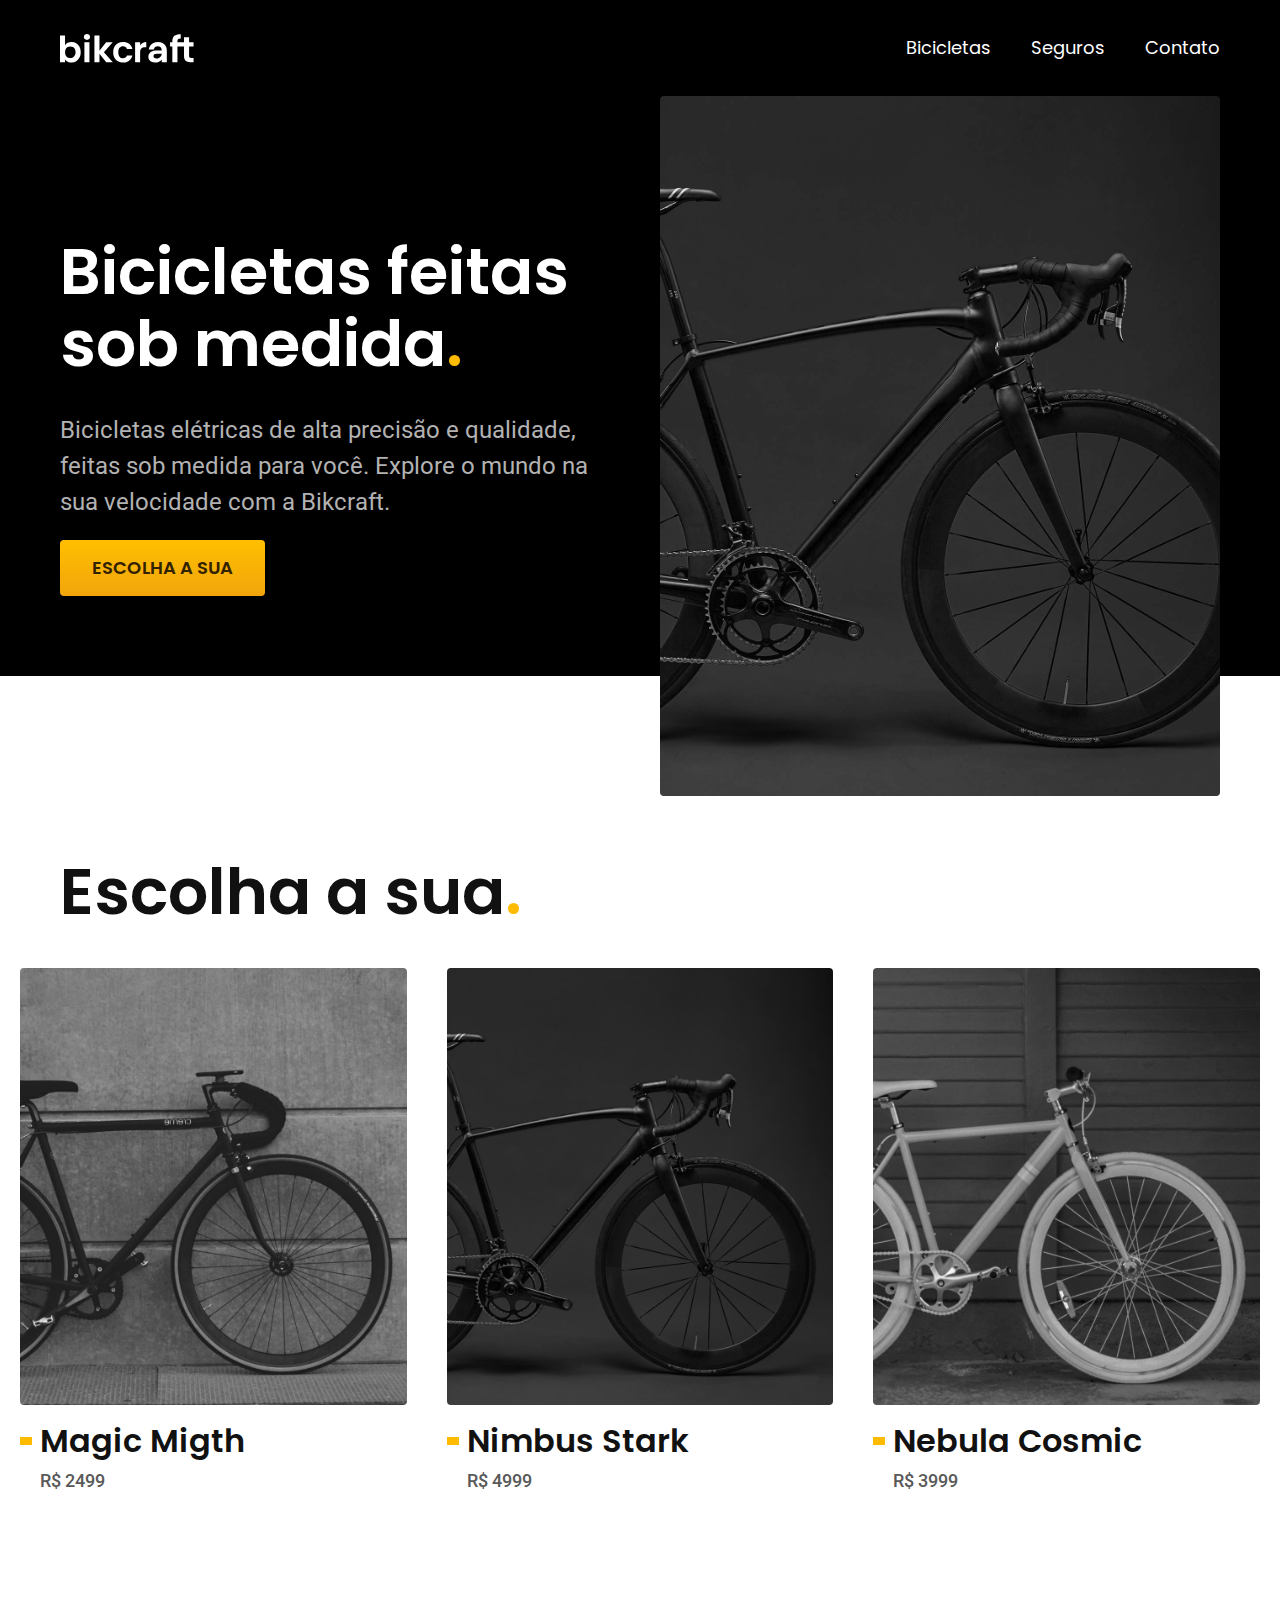
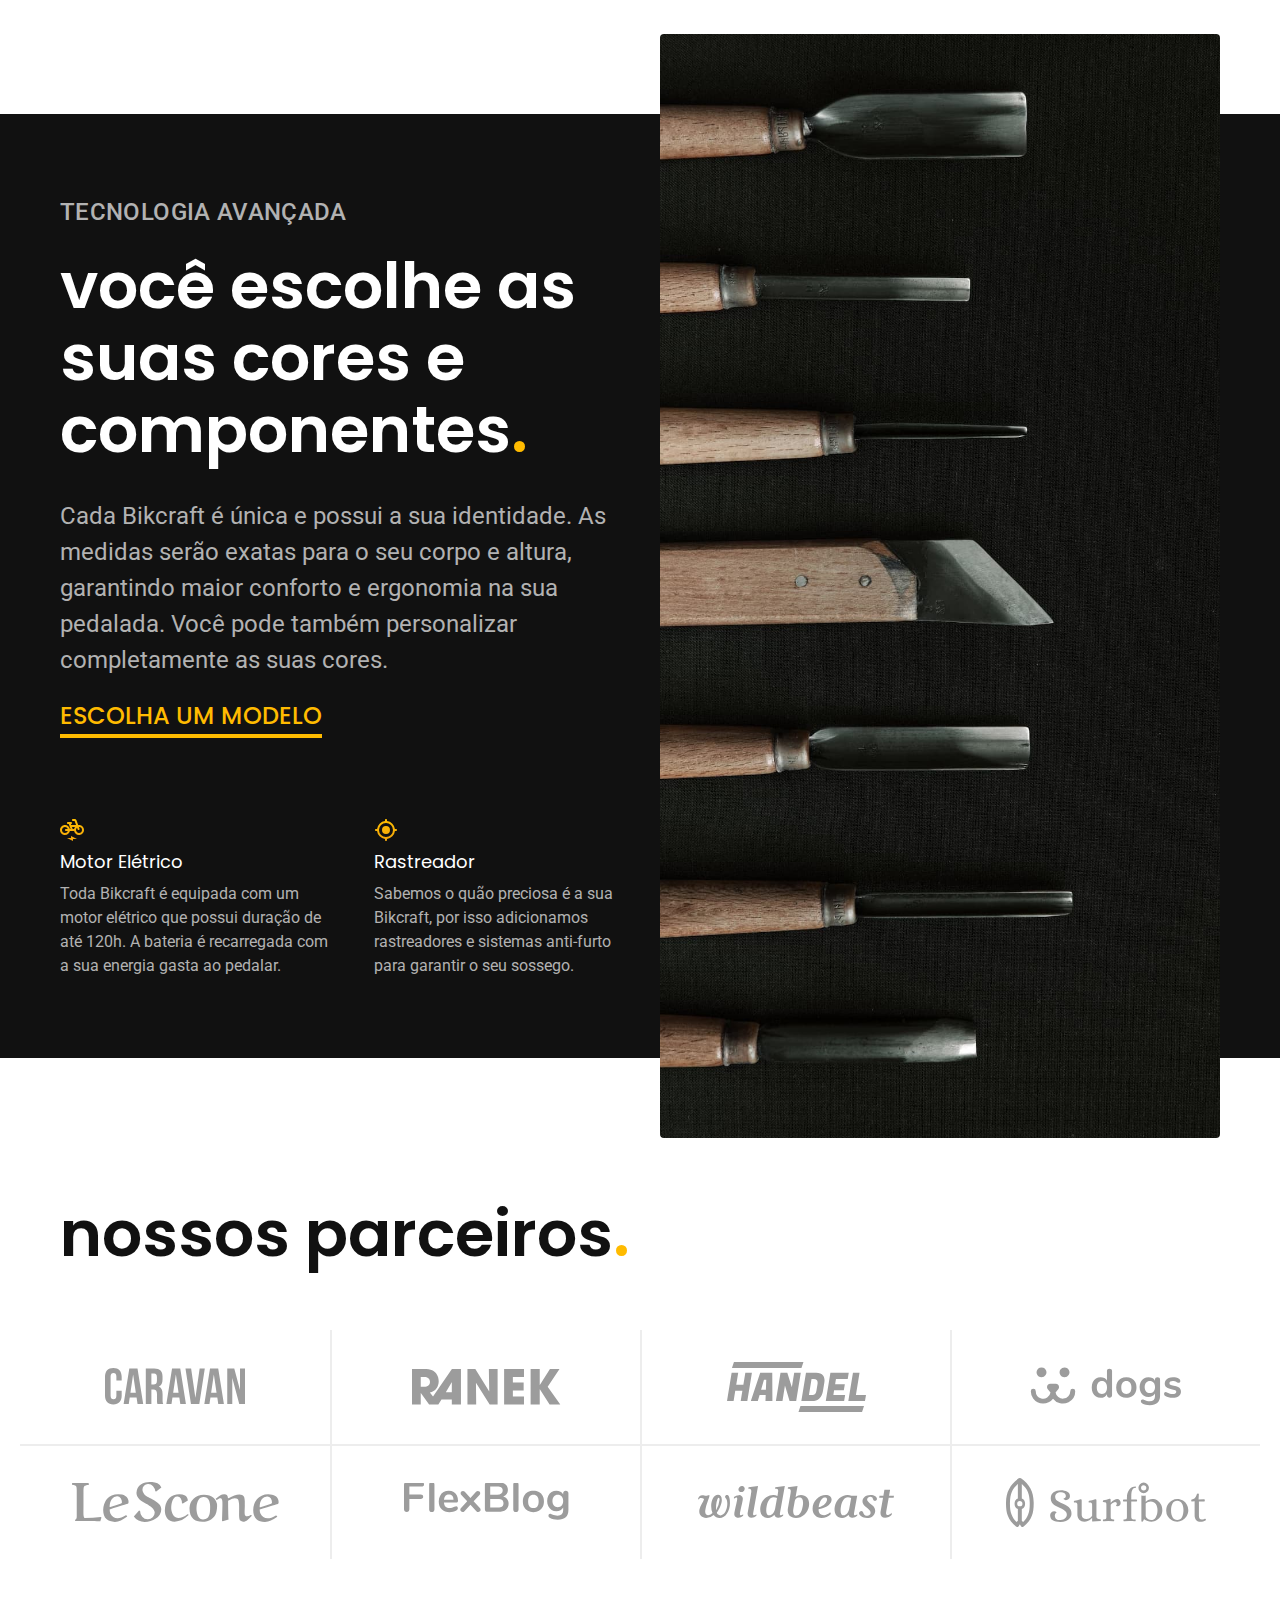
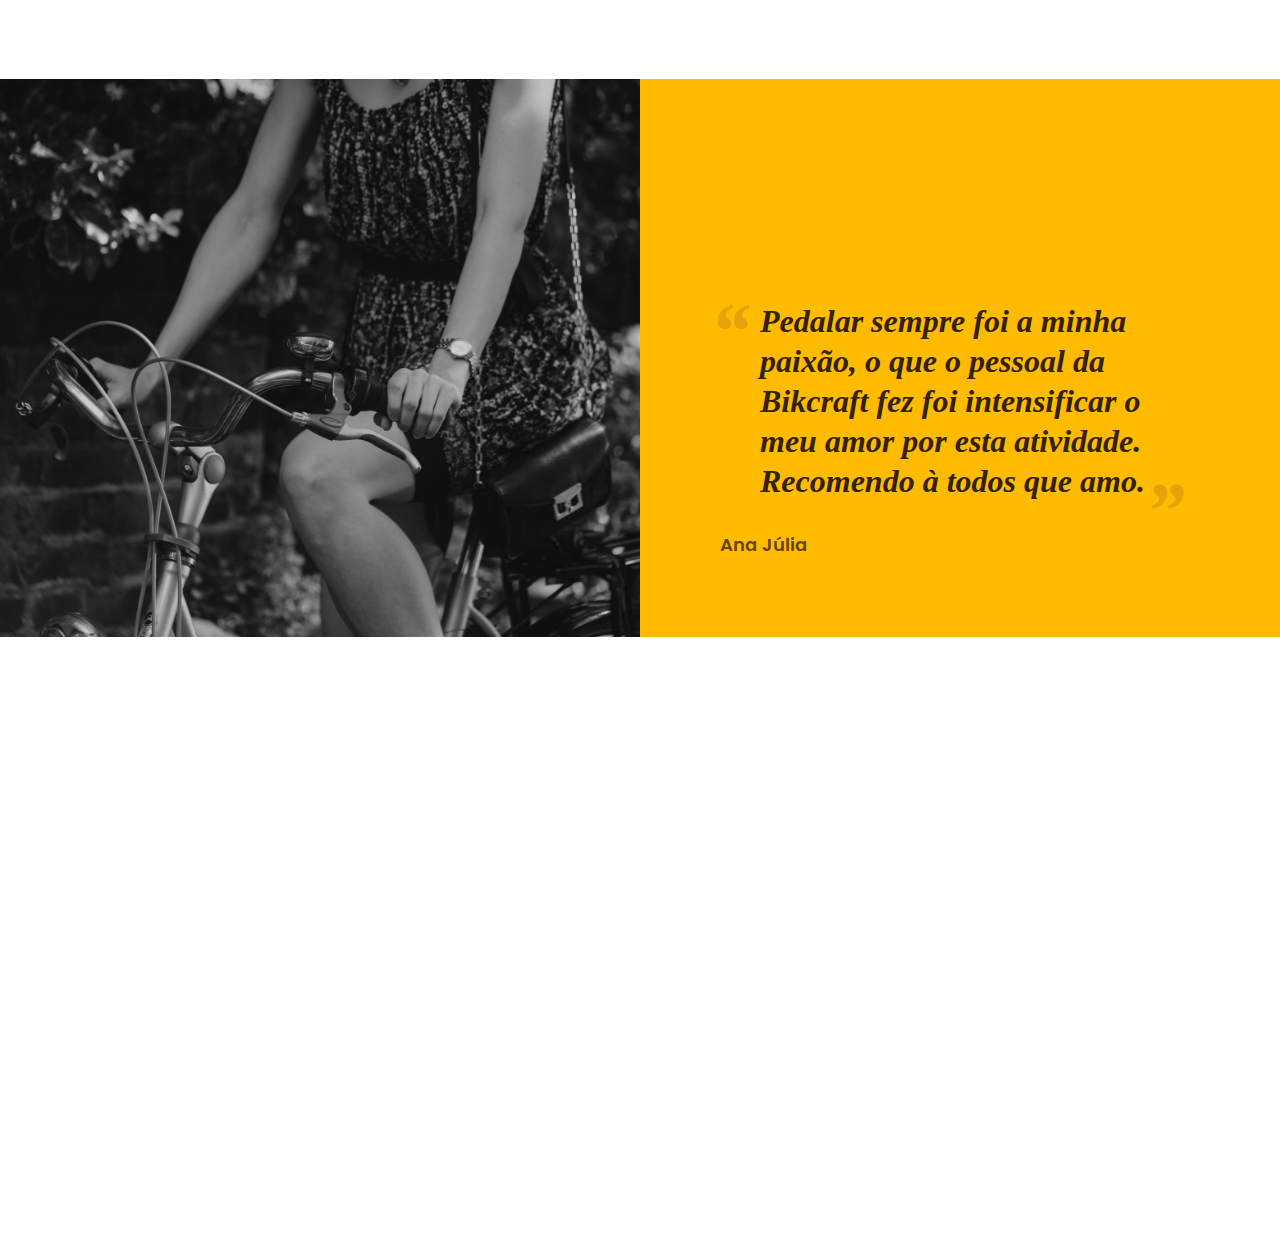
==== index.html @ 726588e0 "depoimento" ====
<!DOCTYPE html>
<html lang="pt-br">
<head>
    <meta charset="UTF-8">
    <meta http-equiv="X-UA-Compatible" content="IE=edge">
    <meta name="viewport" content="width=device-width, initial-scale=1.0">
    <title>Bikcraft - Bicicletas Elétricas</title>
    <meta name="description" content="Bicicletas eletricas de alta precisão e qualidade, feitas sob medida para o cliente. Explore o mundo na sua velocidade com a Bikcraft.">

    <link rel="stylesheet" href="./css/style.css">

   

  <link rel="preconnect" href="https://fonts.googleapis.com">
<link rel="preconnect" href="https://fonts.gstatic.com" crossorigin>
<link href="https://fonts.googleapis.com/css2?family=Poppins:wght@400;600&family=Roboto:wght@400;500&display=swap" rel="stylesheet">

  
</head>
<body>
    <header class="header-bg">
        <div class="header container">
            <a href="./"><img src="./img/bikcraft.svg" alt="Bikcraft"></a>
            <nav aria-label="primaria">
               <ul class="header-menu font-1-m cor-0">
                    <li><a  href="./bicicletas.html">Bicicletas</a></li>
                    <li><a  href="./seguros.html">Seguros</a></li>
                    <li><a  href="./contato.html">Contato</a></li>
                </ul>
             </nav>
        </div>
    </header>

    <main class="introducao-bg">
        <div class="introducao container">
            <div class="introducao-conteudo">
            <h1 class="font-1-xxl cor-0">Bicicletas feitas sob medida<span class="cor-p1">.</span></h1>
            <p class="font-2-l cor-5" >Bicicletas elétricas de alta precisão e qualidade, feitas sob medida para você. Explore o mundo na sua velocidade com a Bikcraft.</p>
            <a class="botao" href="./bicicletas.html">Escolha a sua</a>
            </div>
            <div>
                <img src="./img/fotos/introducao.jpg" alt="Bicicleta elétrica preta.">
            </div>
        </div>

    </main>
 
<article class="bicicletas-lista">
    <h2 class="container font-1-xxl">Escolha a sua<span class="cor-p1">.</span></h2>

    <ul>
        <li>
            <a href="./img/bicicletas/magic.html">
            <img src="./img/bicicletas/magic-home.jpg" alt="Bicicleta preta">
            <h3 class="font-1-xl">Magic Migth</h3>
            <span class="font-2-m cor-8">R$ 2499</span>
            </a>
        </li>

        <li>
            <a href="./img/bicicletas/nimbus.html">
            <img src="./img/bicicletas/nimbus-home.jpg" alt="Bicicleta preta">
            <h3 class="font-1-xl">Nimbus Stark</h3>
            <span class="font-2-m cor-8">R$ 4999</span>
            </a>
        </li>

        <li>
            <a href="./img/bicicletas/nebula.html">
            <img src="./img/bicicletas/nebula-home.jpg" alt="Bicicleta preta">
            <h3 class="font-1-xl">Nebula Cosmic</h3>
            <span class="font-2-m cor-8">R$ 3999</span>
            </a>
        </li>
    </ul>
</article> 

<article class="tecnologia-bg">
    <div class="tecnologia container">
      <div class="tecnologia-conteudo">
        <span class="font-2-l-b cor-5">Tecnologia Avançada</span>
        <h2 class="font-1-xxl cor-0">você escolhe as suas cores e componentes<span class="cor-p1">.</span></h2>
        <p class="font-2-l cor-5">Cada Bikcraft é única e possui a sua identidade. As medidas serão exatas para o seu corpo e altura, garantindo maior conforto e ergonomia na sua pedalada. Você pode também personalizar completamente as suas cores.</p>
        <a class="link" href="./bicicletas.html">Escolha um modelo</a>
        <div class="tecnologia-vantagens">
          <div>
            <img src="./img/icones/eletrica.svg" alt="">
            <h3 class="font-1-m cor-0">Motor Elétrico</h3>
            <p class="font-2-s cor-5">Toda Bikcraft é equipada com um motor elétrico que possui duração de até 120h. A bateria é recarregada com a sua energia gasta ao pedalar.</p>
          </div>
          <div>
            <img src="./img/icones/rastreador.svg" alt="">
            <h3 class="font-1-m cor-0">Rastreador</h3>
            <p class="font-2-s cor-5">Sabemos o quão preciosa é a sua Bikcraft, por isso adicionamos rastreadores e sistemas anti-furto para garantir o seu sossego.</p>
          </div>
        </div>
      </div>
      <div class="tecnologia-imagem">
        <img src="./img/fotos/tecnologia.jpg" alt="">
      </div>
    </div>
  </article>

  <section class="parceiros" aria-label="Nossos Parceiros">
    <h2 class="container font-1-xxl">nossos parceiros<span class="cor-p1">.</span></h2>

    <ul>
      <li><img src="./img/parceiros/caravan.svg" alt="caravan"></li>
      <li><img src="./img/parceiros/ranek.svg" alt="ranek"></li>
      <li><img src="./img/parceiros/handel.svg" alt="handel"></li>
      <li><img src="./img/parceiros/dogs.svg" alt="dogs"></li>
      <li><img src="./img/parceiros/lescone.svg" alt="lescone"></li>
      <li><img src="./img/parceiros/flexblog.svg" alt="flexblog"></li>
      <li><img src="./img/parceiros/wildbeast.svg" alt="wildbeast"></li>
      <li><img src="./img/parceiros/surfbot.svg" alt="surfbot"></li>
    </ul>
  </section>

  <section class="depoimento" aria-label="Depoimento">
    <div>
      <img src="./img/fotos/depoimento.jpg" alt="Pessoa pedalando uma bicicleta Bikcraft">
    </div>
    <div class="depoimento-conteudo">
      <blockquote class="font-1-xl cor-p5">
        <p>Pedalar sempre foi a minha paixão, o que o pessoal da Bikcraft fez foi intensificar o meu amor por esta atividade. Recomendo à todos que amo.</p>
      </blockquote>
      <span class="font-1-m-b cor-p4">Ana Júlia</span>
    </div>
  </section>
</body>
</html>
---- css/style.css ----
@import "./global/global.css";
@import "./utilidades/tipografia.css";
@import "./utilidades/cores.css";
@import "./global/header.css";
@import "./utilidades/componentes.css";
@import "./home/introducao.css";
@import "./home/tecnologia.css";
@import "./home/parceiros.css";
@import "./home/depoimento.css";
@import"./bicicletas/bicicletas-lista.css";
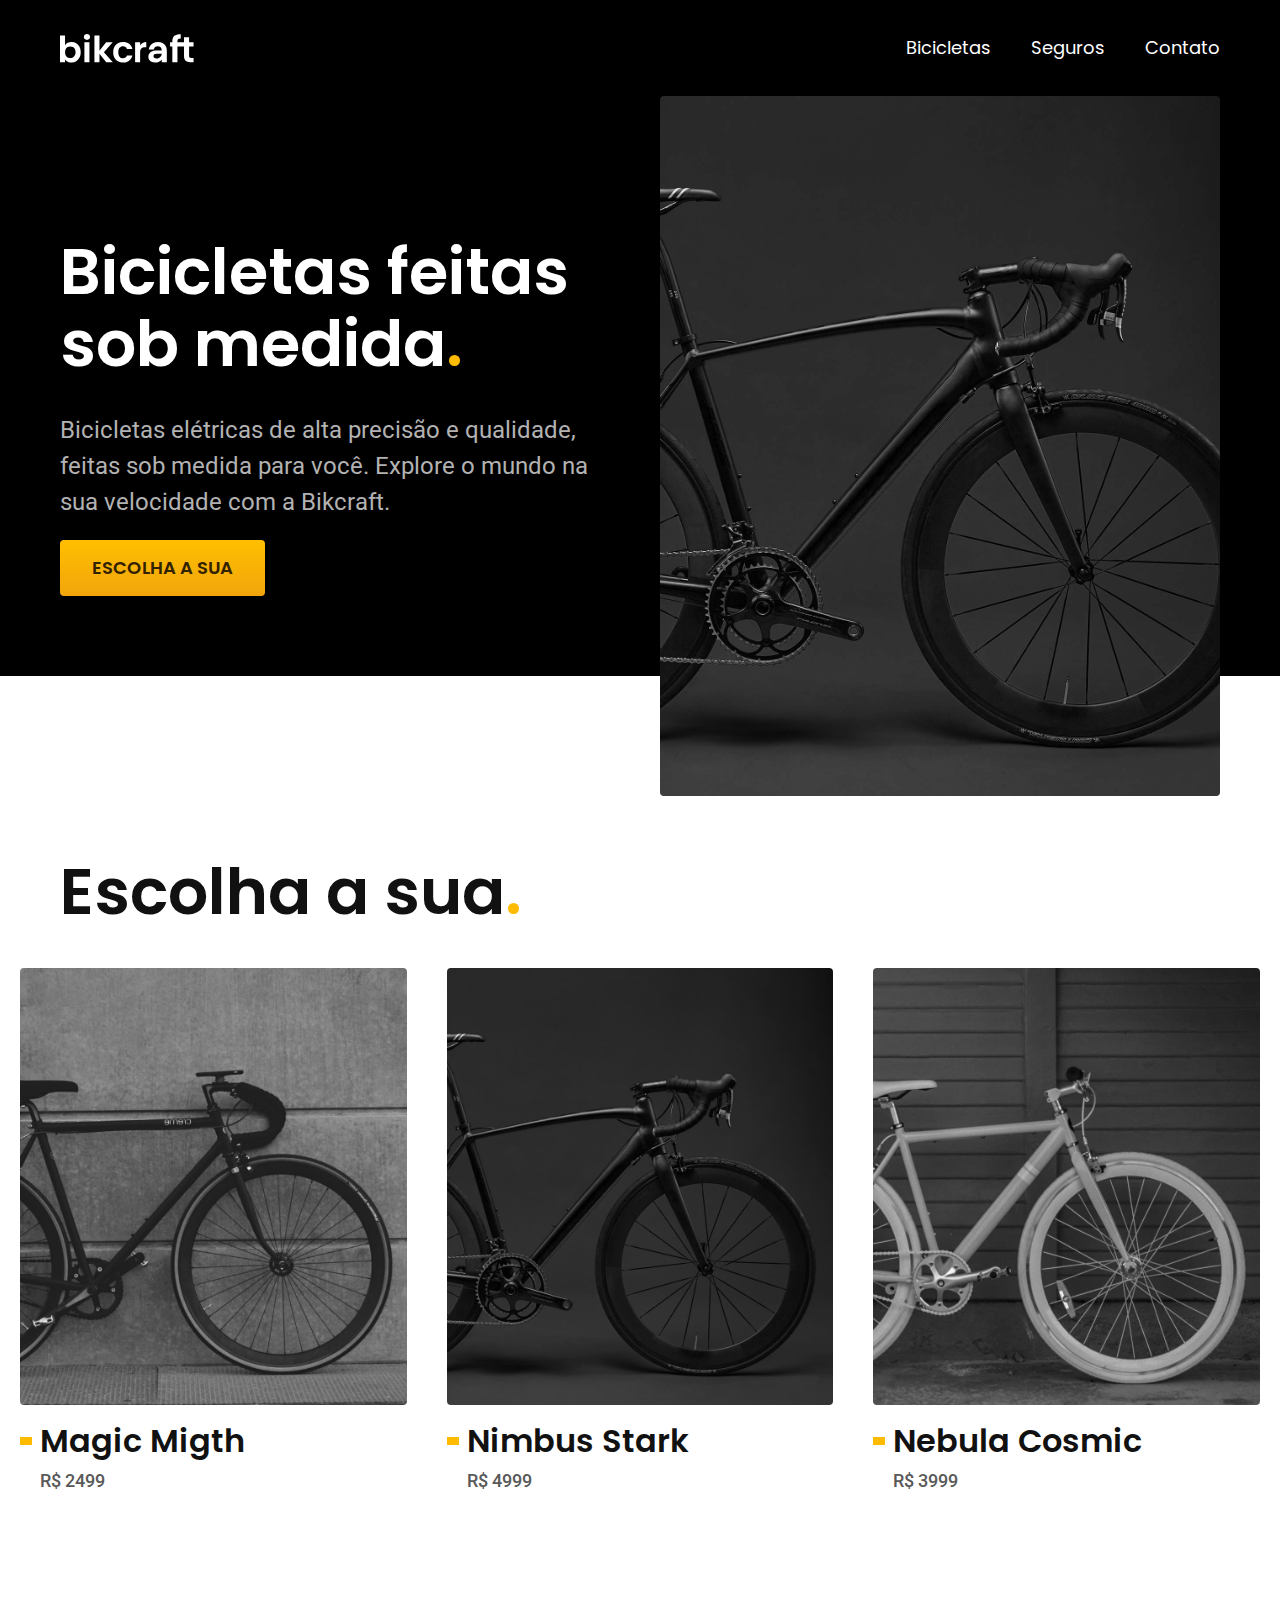
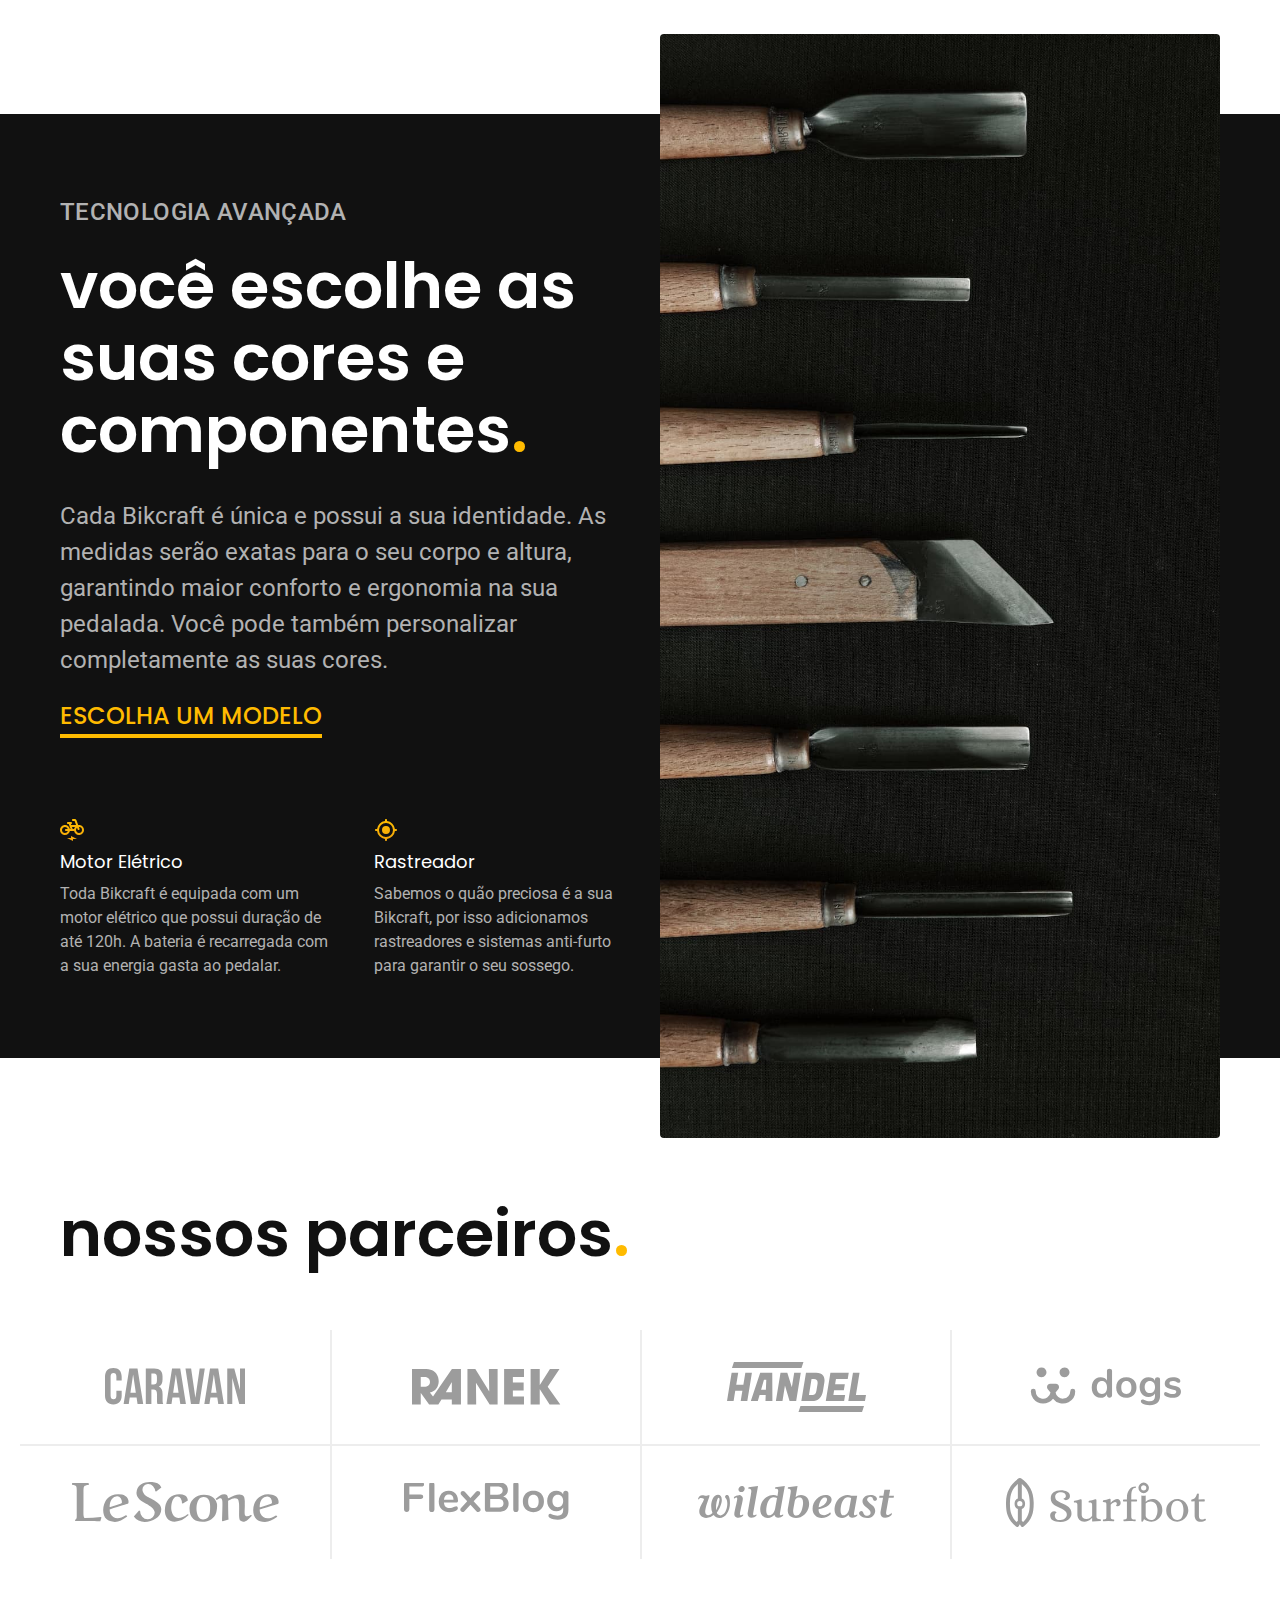
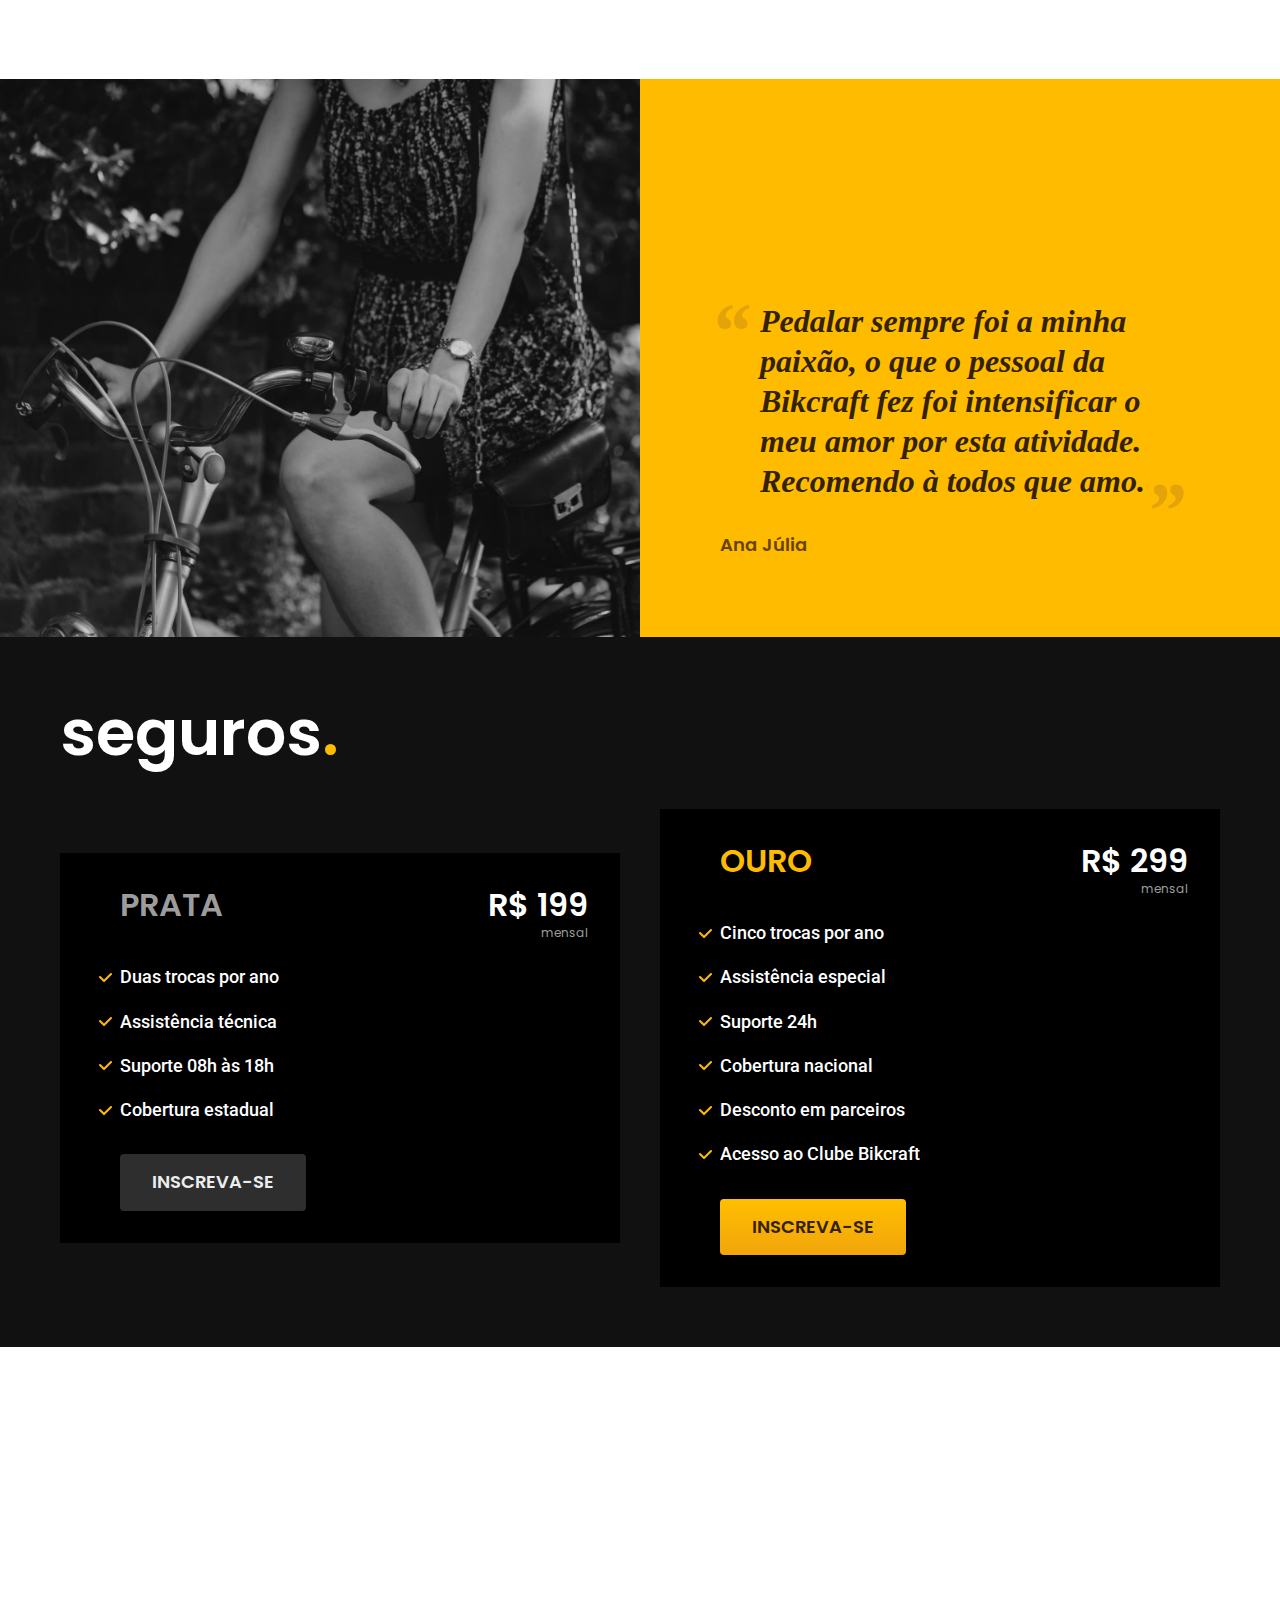
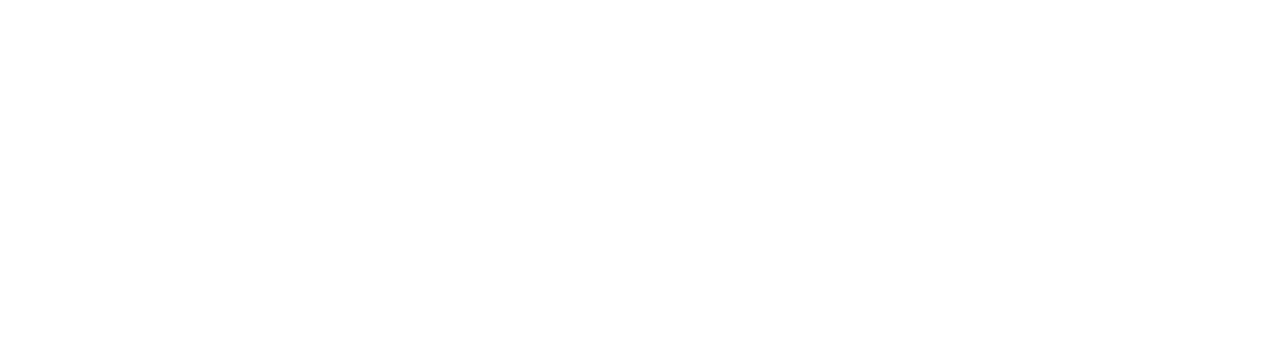
==== commit 8650855a: "seguros" ====
--- a/index.html
+++ b/index.html
@@ -127,5 +127,36 @@
       <span class="font-1-m-b cor-p4">Ana Júlia</span>
     </div>
   </section>
+
+  <article class="seguros-bg">
+    <div class="seguros container">
+      <h2 class="font-1-xxl cor-0">seguros<span class="cor-p1">.</span></h2>
+      <div class="seguros-item">
+        <h3 class="font-1-xl cor-6">PRATA</h3>
+        <span class="font-1-xl cor-0">R$ 199 <span class="font-1-xs cor-6">mensal</span></span>
+        <ul class="font-2-m cor-0">
+          <li>Duas trocas por ano</li>
+          <li>Assistência técnica</li>
+          <li>Suporte 08h às 18h</li>
+          <li>Cobertura estadual</li>
+        </ul>
+        <a class="botao secundario" href="./orcamento.html">Inscreva-se</a>
+      </div>
+
+      <div class="seguros-item">
+        <h3 class="font-1-xl cor-p1">OURO</h3>
+        <span class="font-1-xl cor-0">R$ 299 <span class="font-1-xs cor-6">mensal</span></span>
+        <ul class="font-2-m cor-0">
+          <li>Cinco trocas por ano</li>
+          <li>Assistência especial</li>
+          <li>Suporte 24h</li>
+          <li>Cobertura nacional</li>
+          <li>Desconto em parceiros</li>
+          <li>Acesso ao Clube Bikcraft</li>
+        </ul>
+        <a class="botao" href="./orcamento.html">Inscreva-se</a>
+      </div>
+    </div>
+  </article>
 </body>
 </html>--- a/css/style.css
+++ b/css/style.css
@@ -8,3 +8,4 @@
 @import "./home/parceiros.css";
 @import "./home/depoimento.css";
 @import"./bicicletas/bicicletas-lista.css";
+@import "./seguros/seguros.css";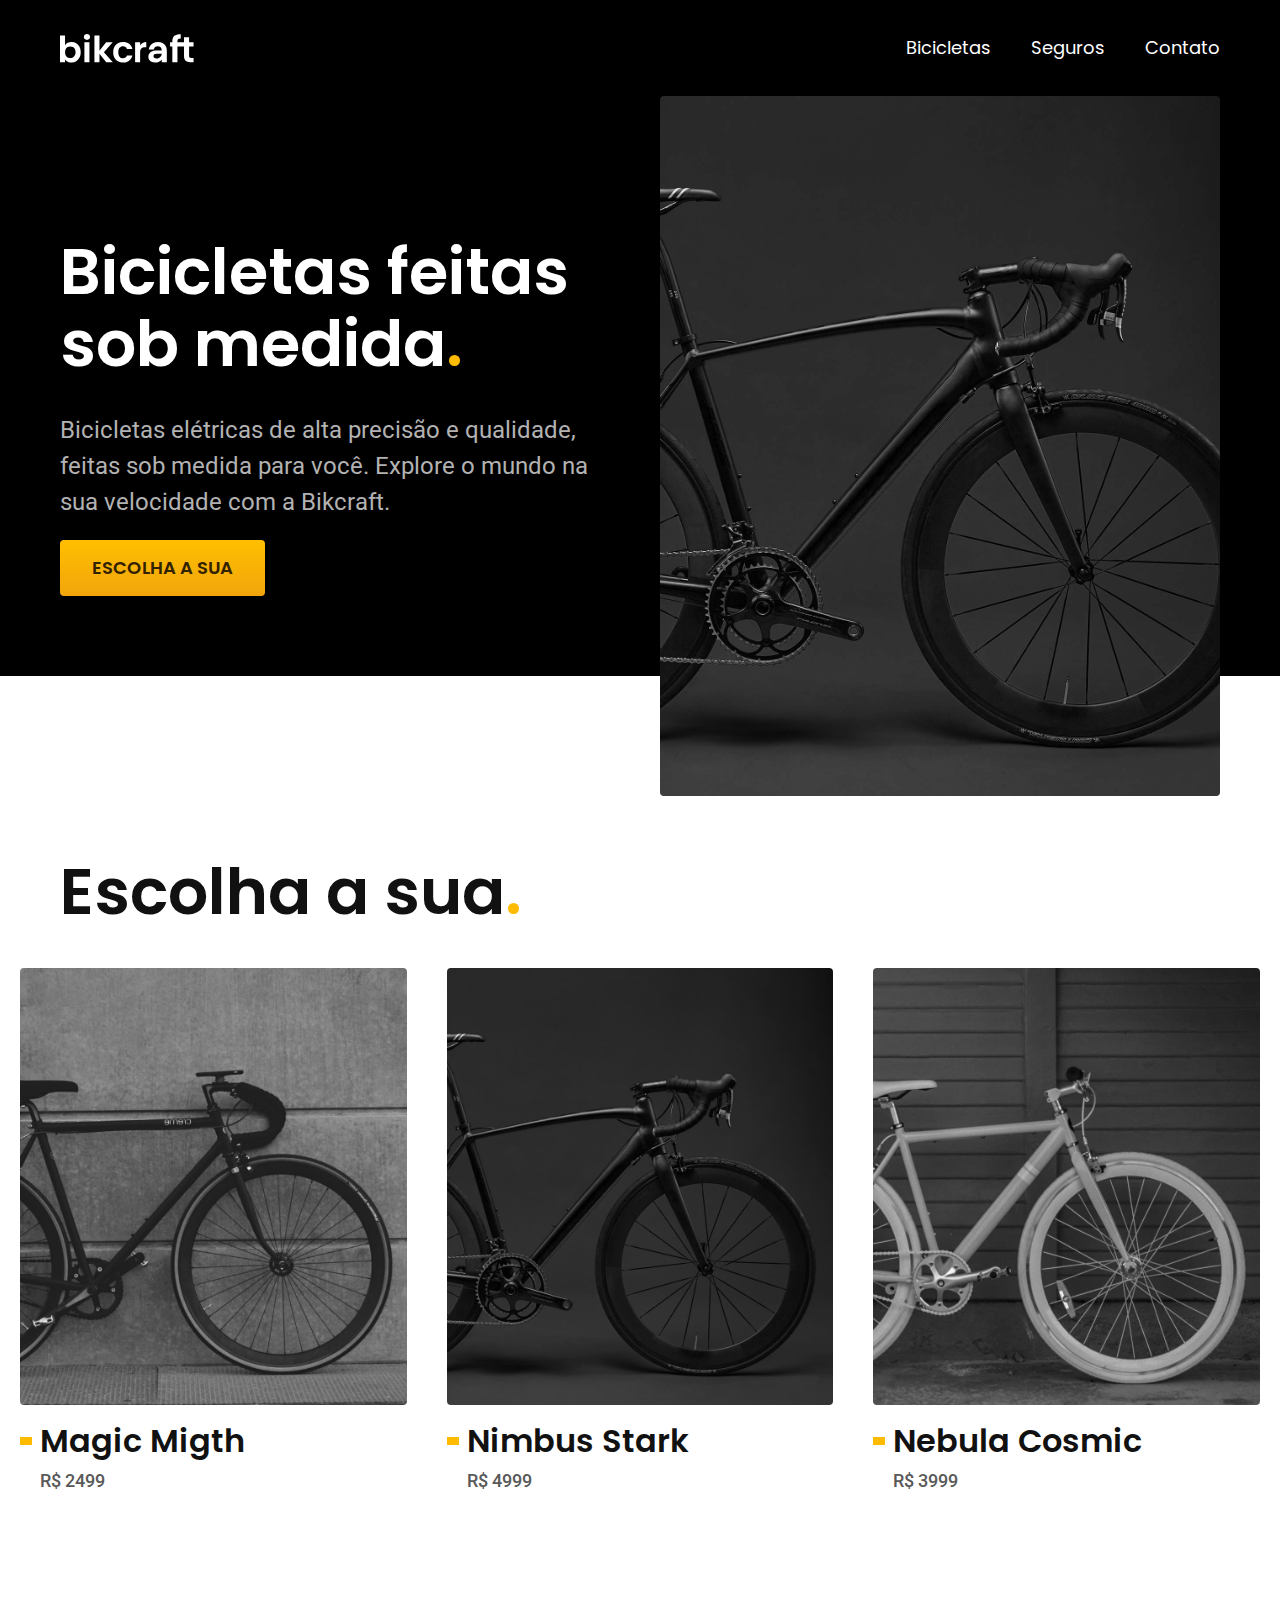
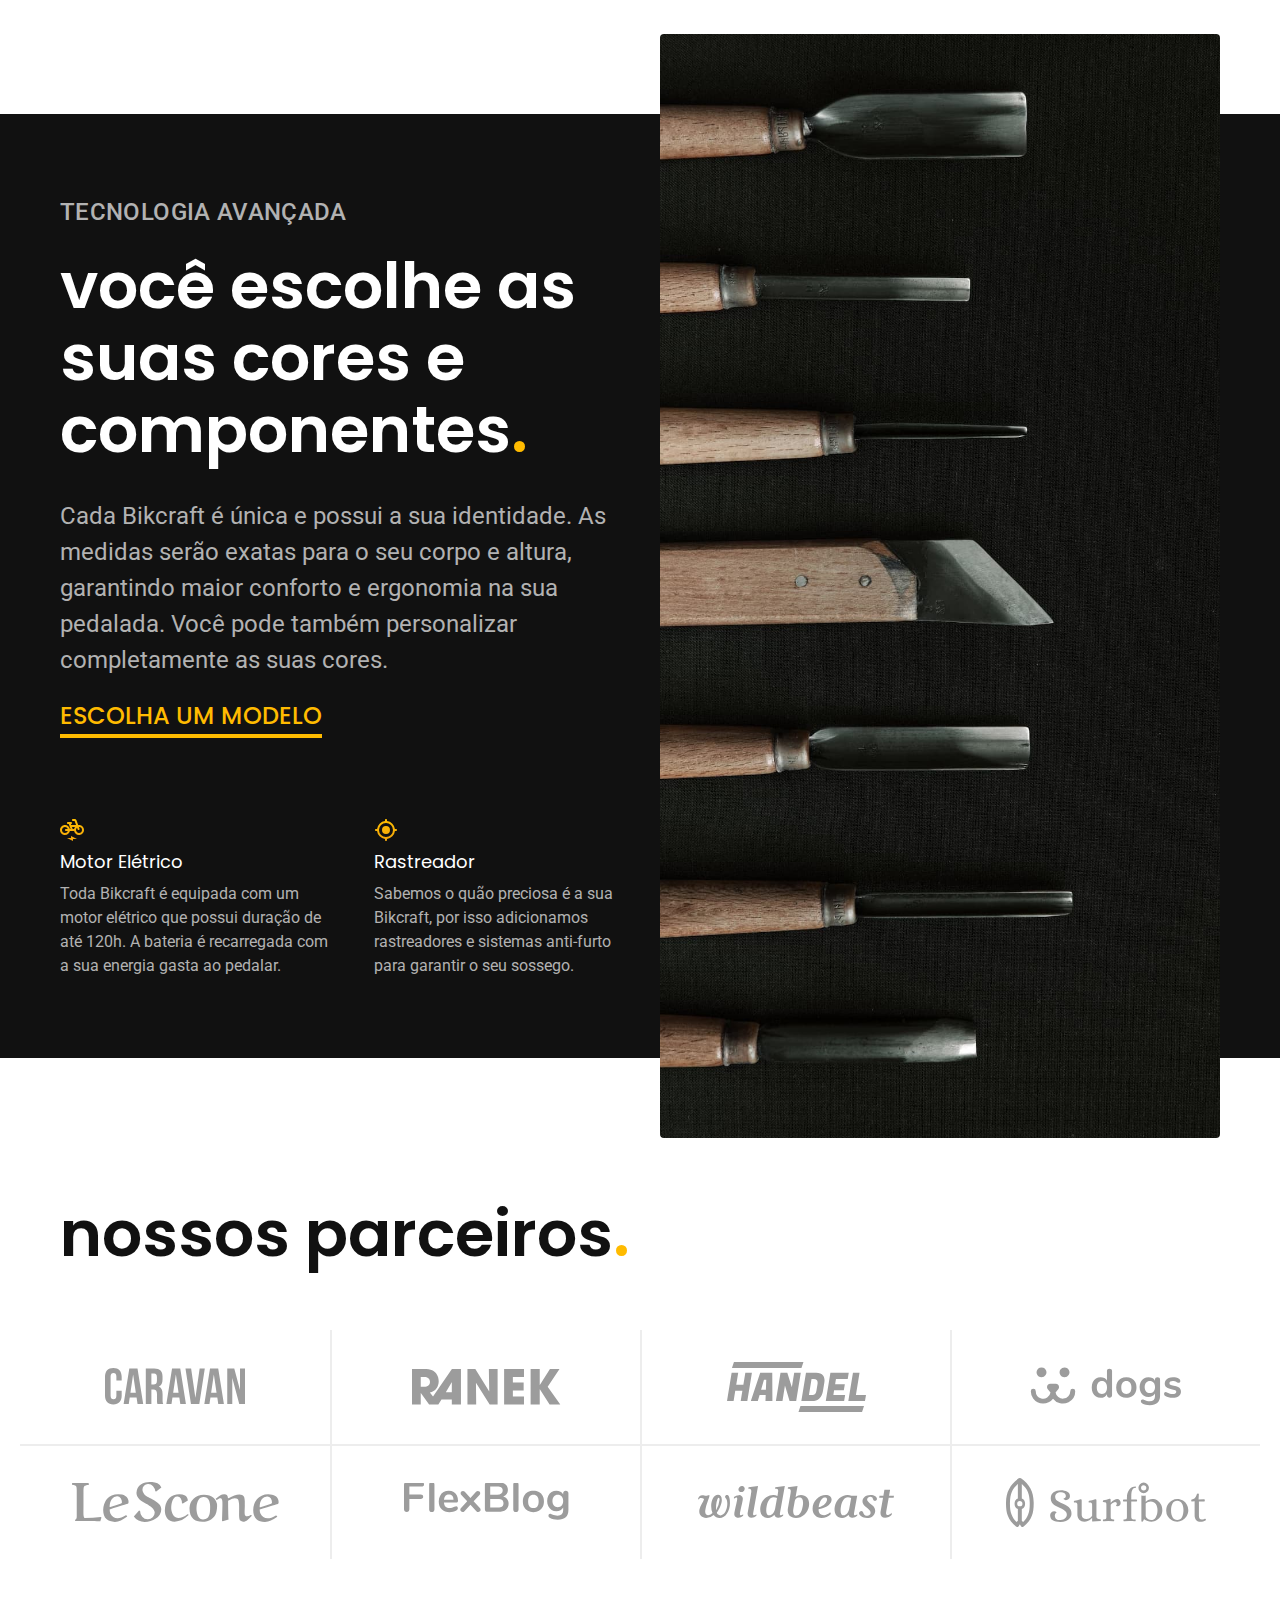
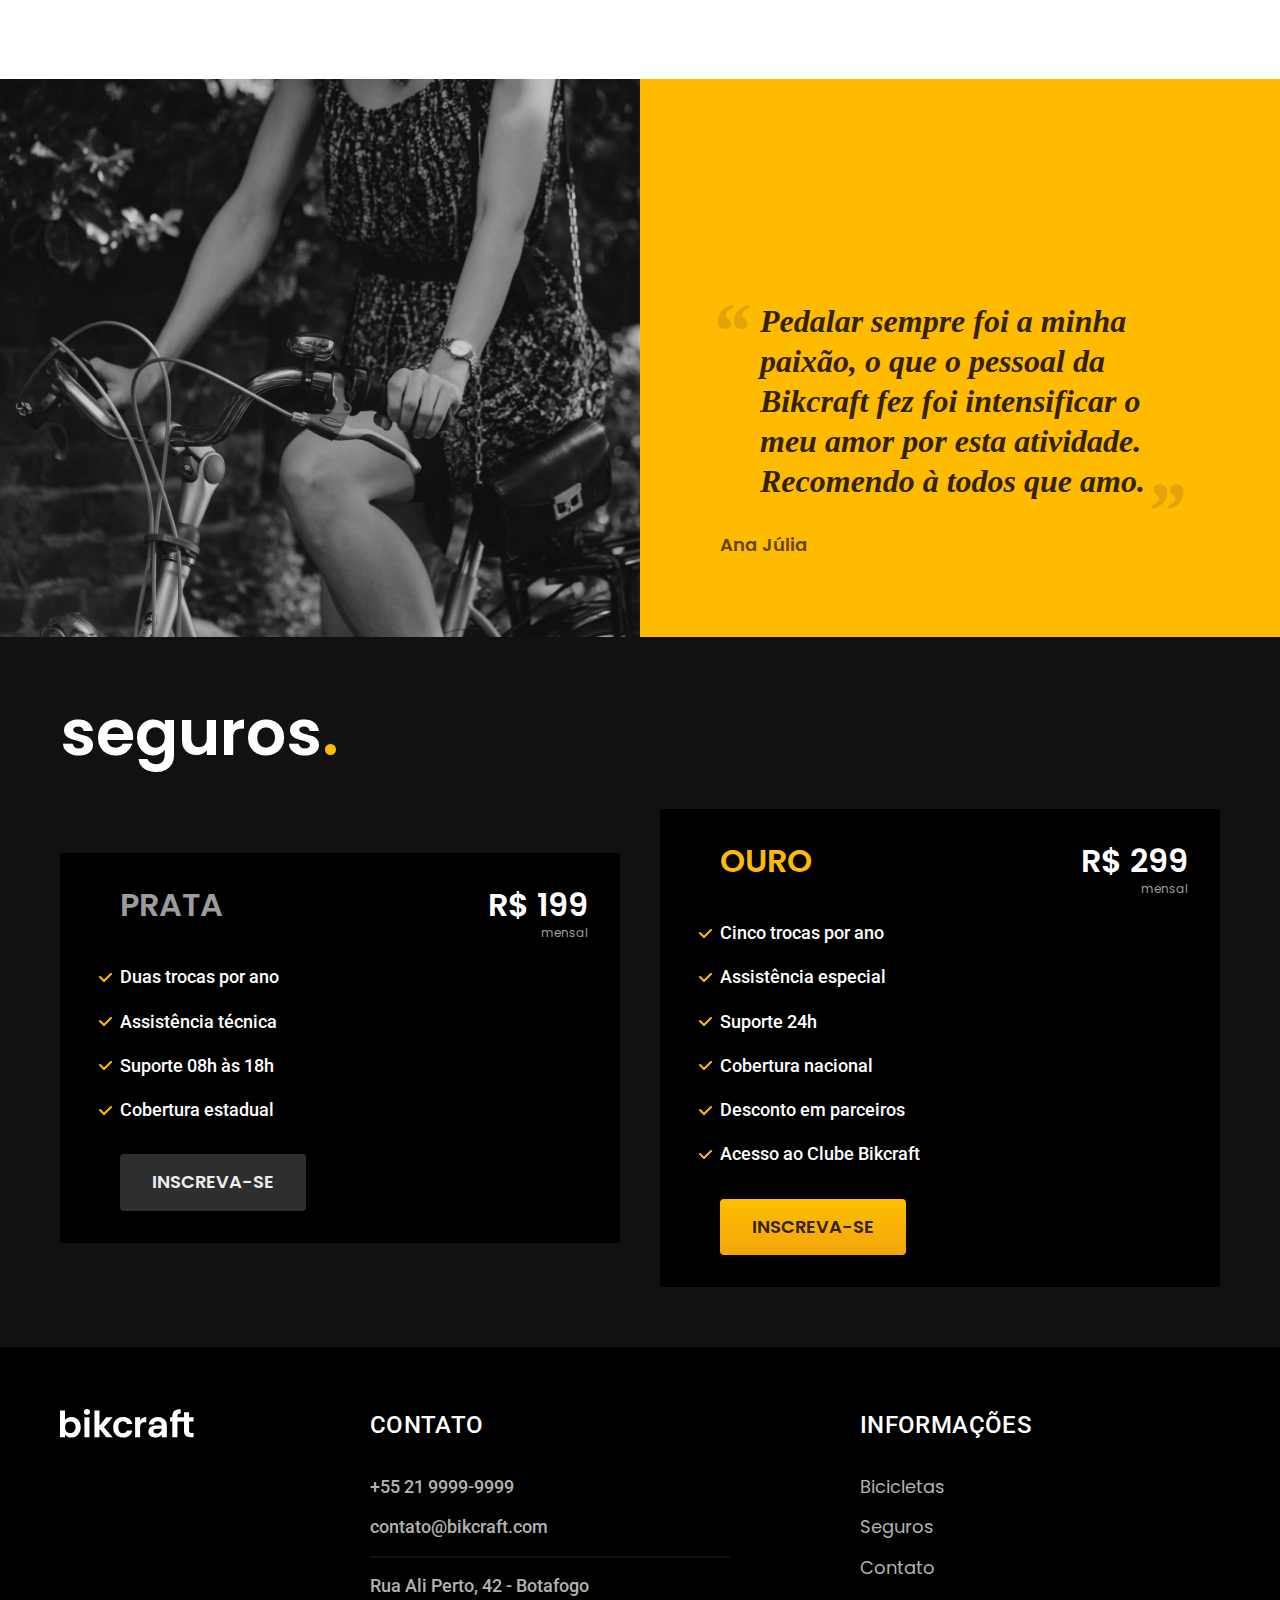
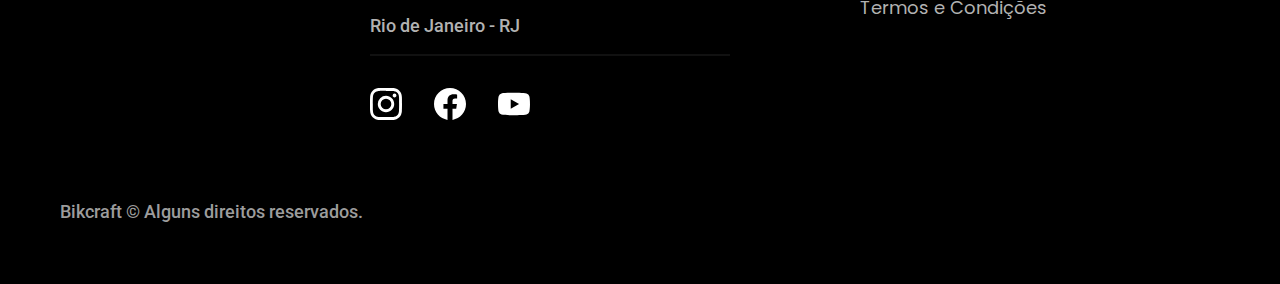
==== commit caf8db13: "footer" ====
--- a/index.html
+++ b/index.html
@@ -158,5 +158,43 @@
       </div>
     </div>
   </article>
+
+  <footer class="footer-bg">
+    <div class="footer container">
+      <img src="./img/bikcraft.svg" alt="Bikcraft">
+      <div class="footer-contato">
+        <h3 class="font-2-l-b cor-0">Contato</h3>
+        <ul class="font-2-m cor-5">
+          <li><a href="tel:+552199999999">+55 21 9999-9999</a></li>
+          <li><a href="mailto:contato@bikcraft.com">contato@bikcraft.com</a></li>
+          <li>Rua Ali Perto, 42 - Botafogo</li>
+          <li>Rio de Janeiro - RJ</li>
+        </ul>
+        <div class="footer-redes">
+          <a href="./">
+            <img src="./img/redes/instagram.svg" alt="Instagram">
+          </a>
+          <a href="./">
+            <img src="./img/redes/facebook.svg" alt="Facebook">
+          </a>
+          <a href="./">
+            <img src="./img/redes/youtube.svg" alt="Youtube">
+          </a>
+        </div>
+      </div>
+      <div class="footer-informacoes">
+        <h3 class="font-2-l-b cor-0">Informações</h3>
+        <nav>
+          <ul class="font-1-m cor-5">
+            <li><a href="./bicicletas.html">Bicicletas</a></li>
+            <li><a href="./seguros.html">Seguros</a></li>
+            <li><a href="./contato.html">Contato</a></li>
+            <li><a href="./termos.html">Termos e Condições</a></li>
+          </ul>
+        </nav>
+      </div>
+      <p class="footer-copy font-2-m cor-6">Bikcraft © Alguns direitos reservados.</p>
+    </div>
+  </footer>
 </body>
 </html>--- a/css/style.css
+++ b/css/style.css
@@ -2,6 +2,7 @@
 @import "./utilidades/tipografia.css";
 @import "./utilidades/cores.css";
 @import "./global/header.css";
+@import "./global/footer.css";
 @import "./utilidades/componentes.css";
 @import "./home/introducao.css";
 @import "./home/tecnologia.css";
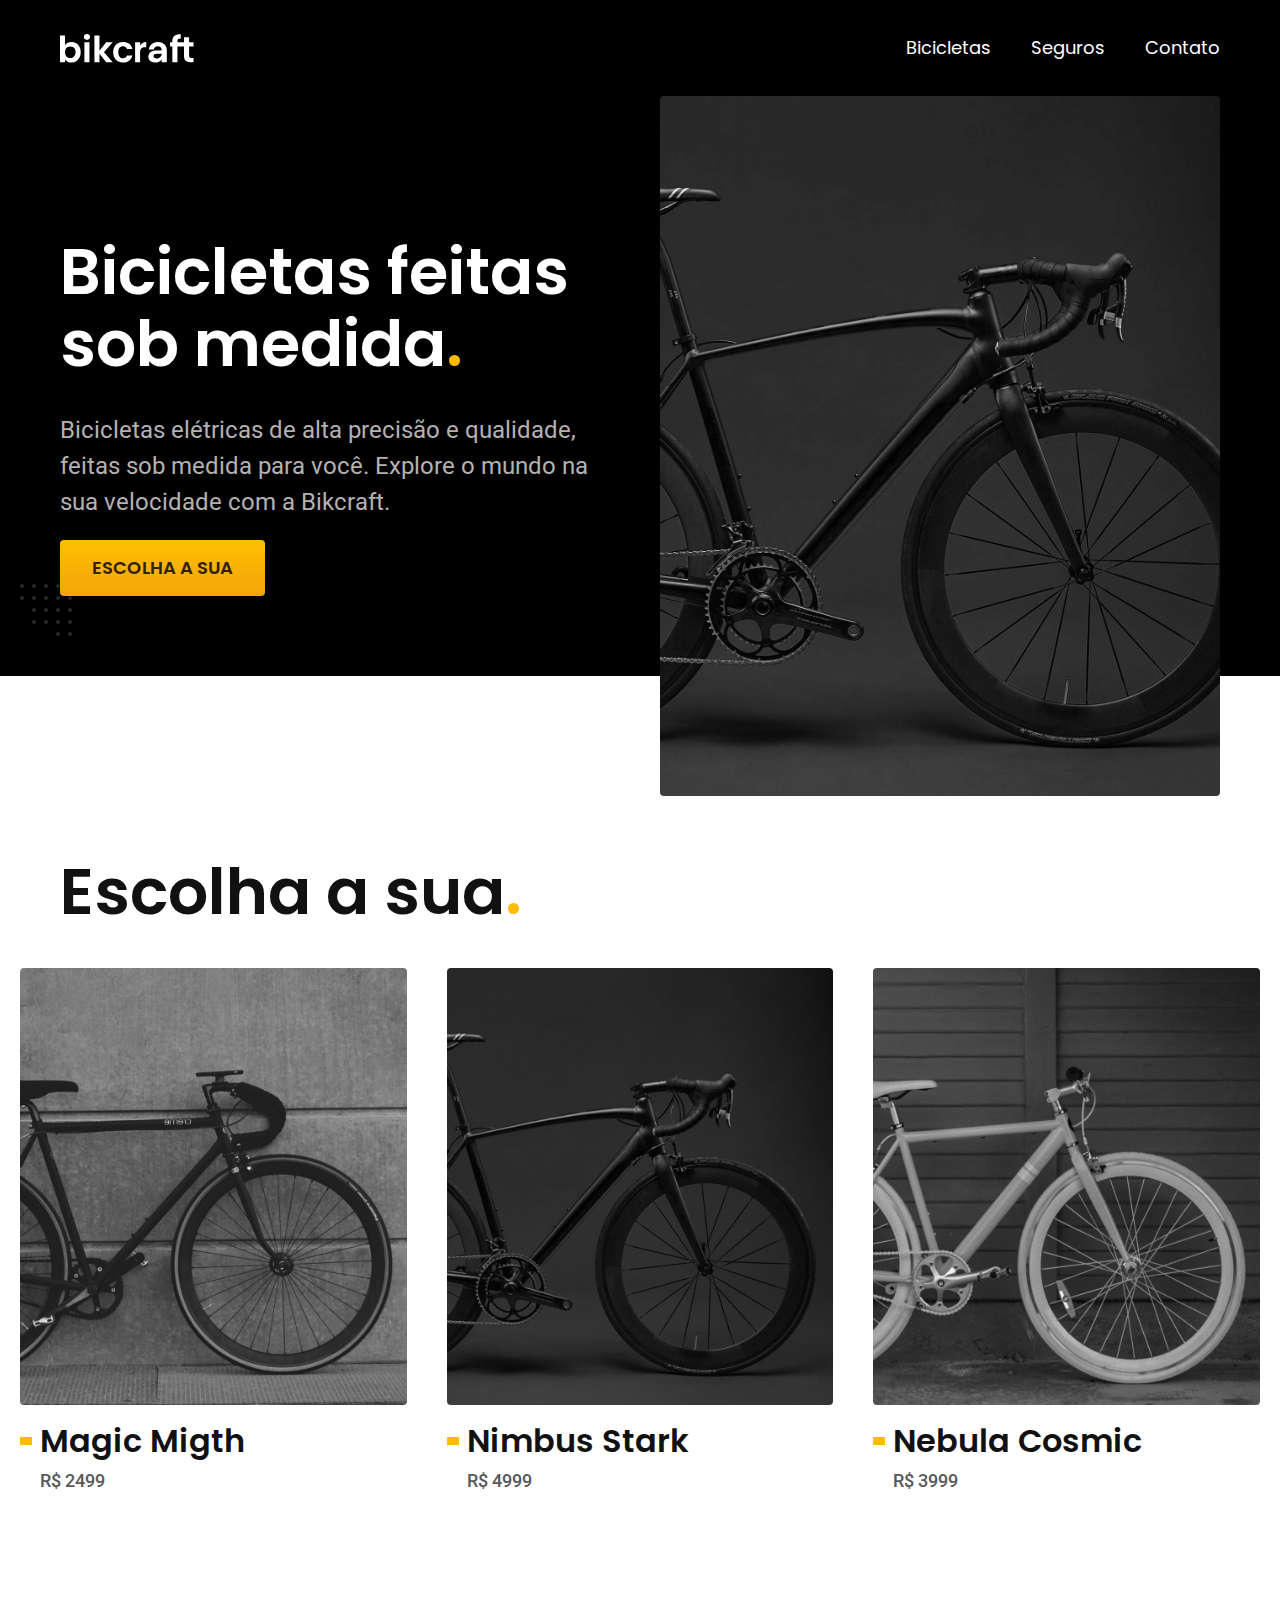
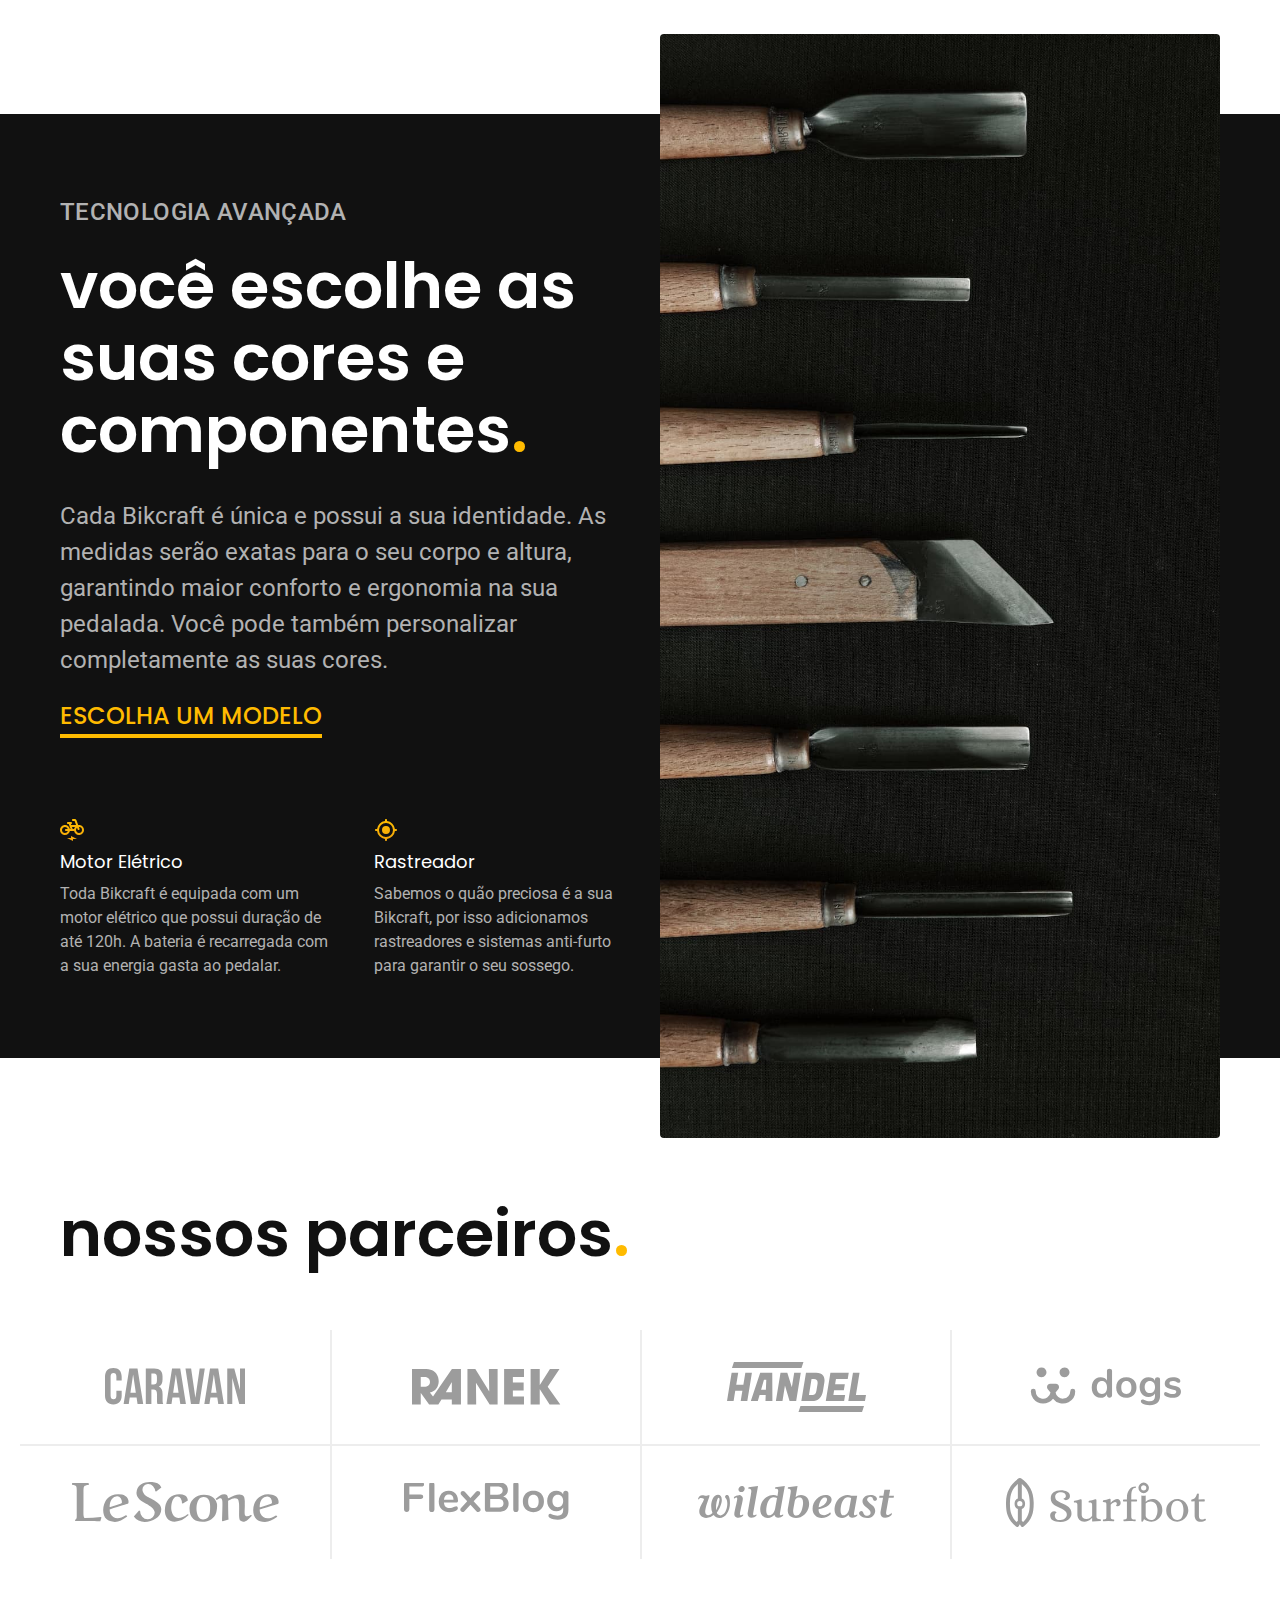
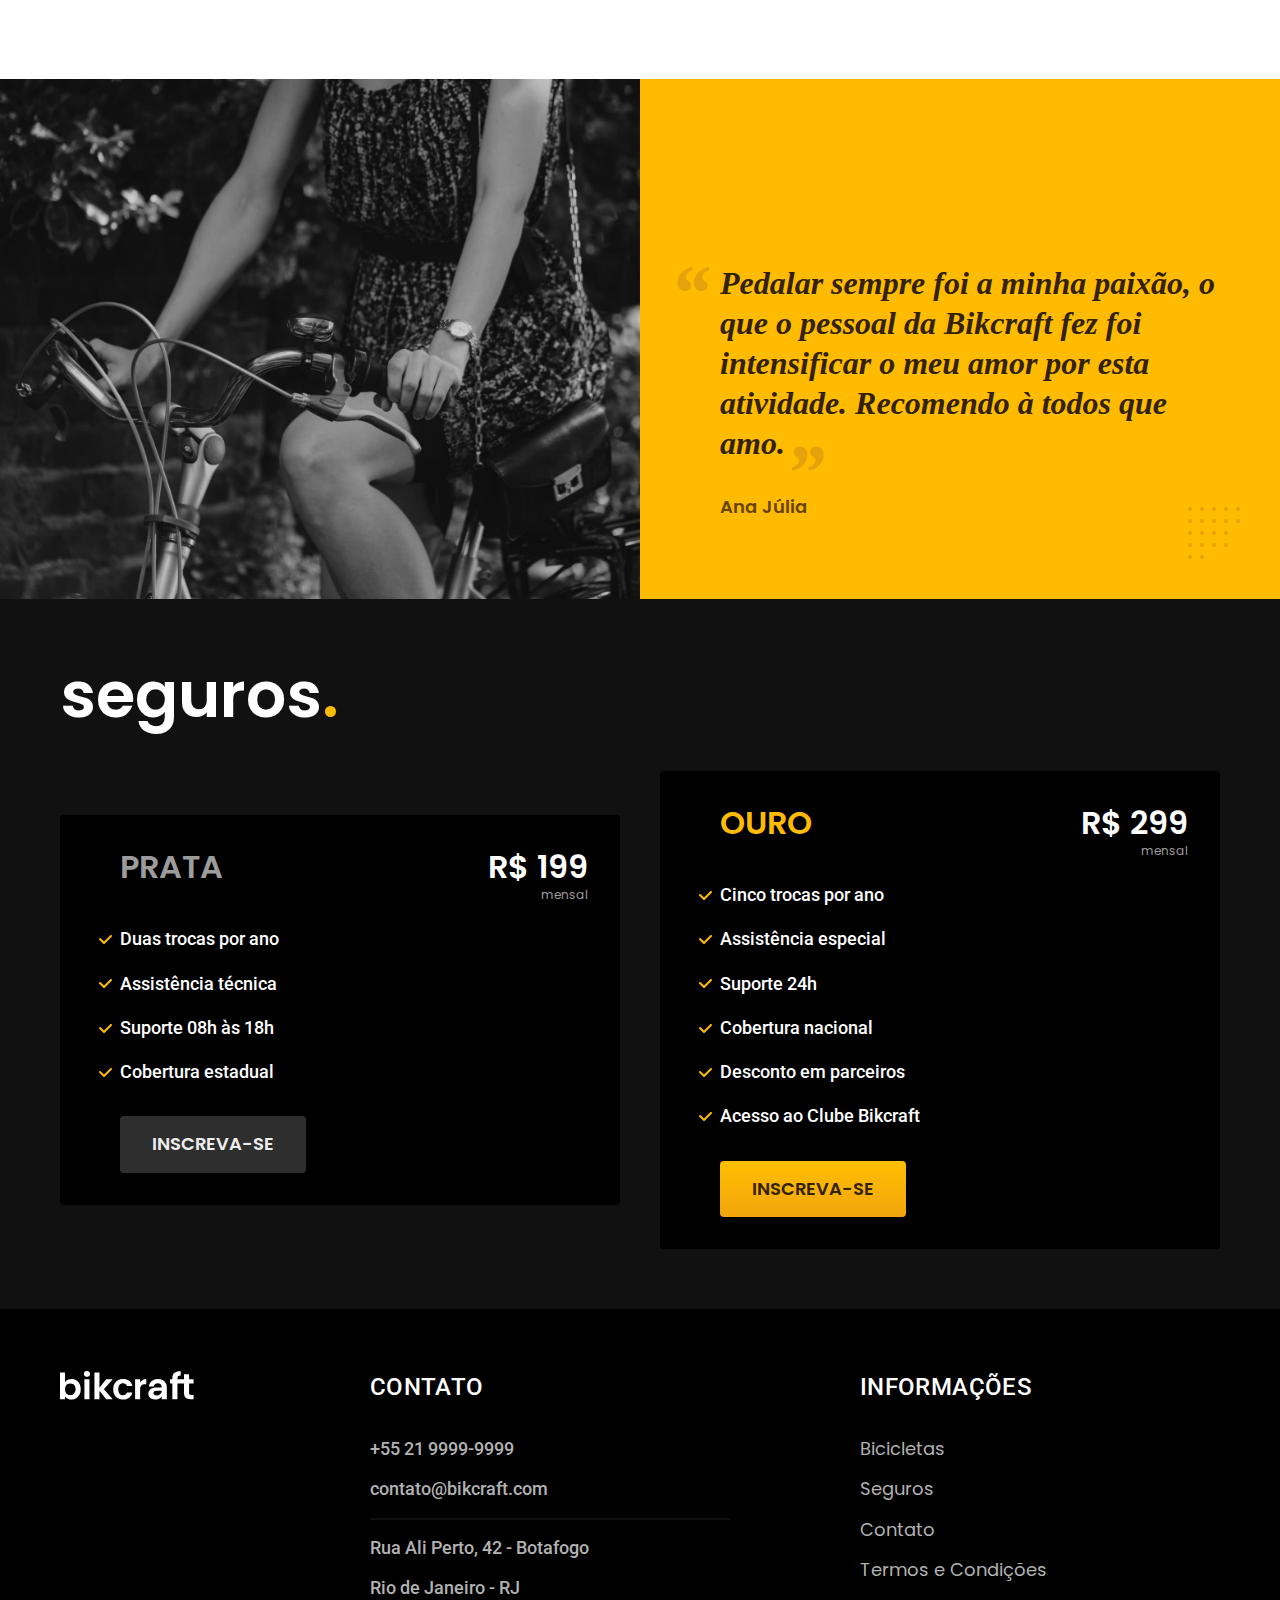
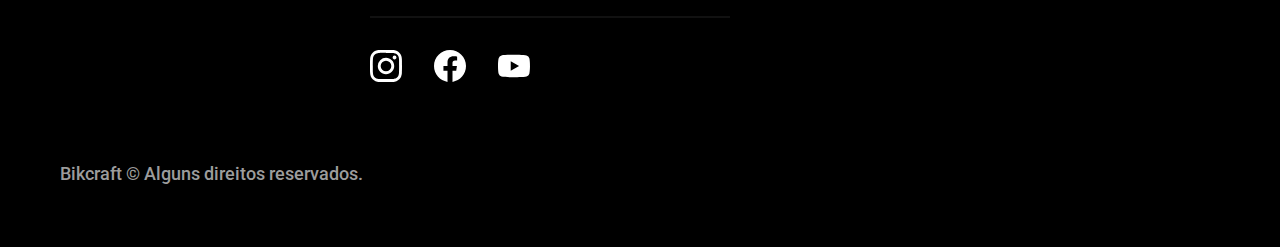
==== commit 489209b9: "erros corrigidos" ====
--- a/index.html
+++ b/index.html
@@ -50,7 +50,7 @@
 
     <ul>
         <li>
-            <a href="./img/bicicletas/magic.html">
+            <a href="./bicicletas/magic.html">
             <img src="./img/bicicletas/magic-home.jpg" alt="Bicicleta preta">
             <h3 class="font-1-xl">Magic Migth</h3>
             <span class="font-2-m cor-8">R$ 2499</span>
@@ -58,7 +58,7 @@
         </li>
 
         <li>
-            <a href="./img/bicicletas/nimbus.html">
+            <a href="./bicicletas/nimbus.html">
             <img src="./img/bicicletas/nimbus-home.jpg" alt="Bicicleta preta">
             <h3 class="font-1-xl">Nimbus Stark</h3>
             <span class="font-2-m cor-8">R$ 4999</span>
@@ -66,7 +66,7 @@
         </li>
 
         <li>
-            <a href="./img/bicicletas/nebula.html">
+            <a href="./bicicletas/nebula.html">
             <img src="./img/bicicletas/nebula-home.jpg" alt="Bicicleta preta">
             <h3 class="font-1-xl">Nebula Cosmic</h3>
             <span class="font-2-m cor-8">R$ 3999</span>
--- a/css/style.css
+++ b/css/style.css
@@ -1,12 +1,41 @@
 @import "./global/global.css";
 @import "./utilidades/tipografia.css";
 @import "./utilidades/cores.css";
+
 @import "./global/header.css";
 @import "./global/footer.css";
+
+/* Utilidades */
 @import "./utilidades/componentes.css";
+@import "./utilidades/formulario.css";
+
+
+/* Home */
 @import "./home/introducao.css";
 @import "./home/tecnologia.css";
 @import "./home/parceiros.css";
 @import "./home/depoimento.css";
-@import"./bicicletas/bicicletas-lista.css";
-@import "./seguros/seguros.css";+
+/* Bicicletas */
+@import "./bicicletas/bicicletas-lista.css";
+@import "./bicicletas/bicicletas.css";
+
+/* Bicicleta */
+@import "./bicicleta/bicicleta.css";
+@import "./bicicleta/seguro.css";
+
+/* Seguros */
+@import "./seguros/seguros.css";
+@import "./seguros/vantagens.css";
+@import "./seguros/perguntas.css";
+
+/* Contato */
+@import "./contato/contato.css";
+@import "./contato/lojas.css";
+
+
+/* Contato */
+@import "./orcamento/orcamento.css";
+
+/* Termos */
+@import "./termos/termos.css";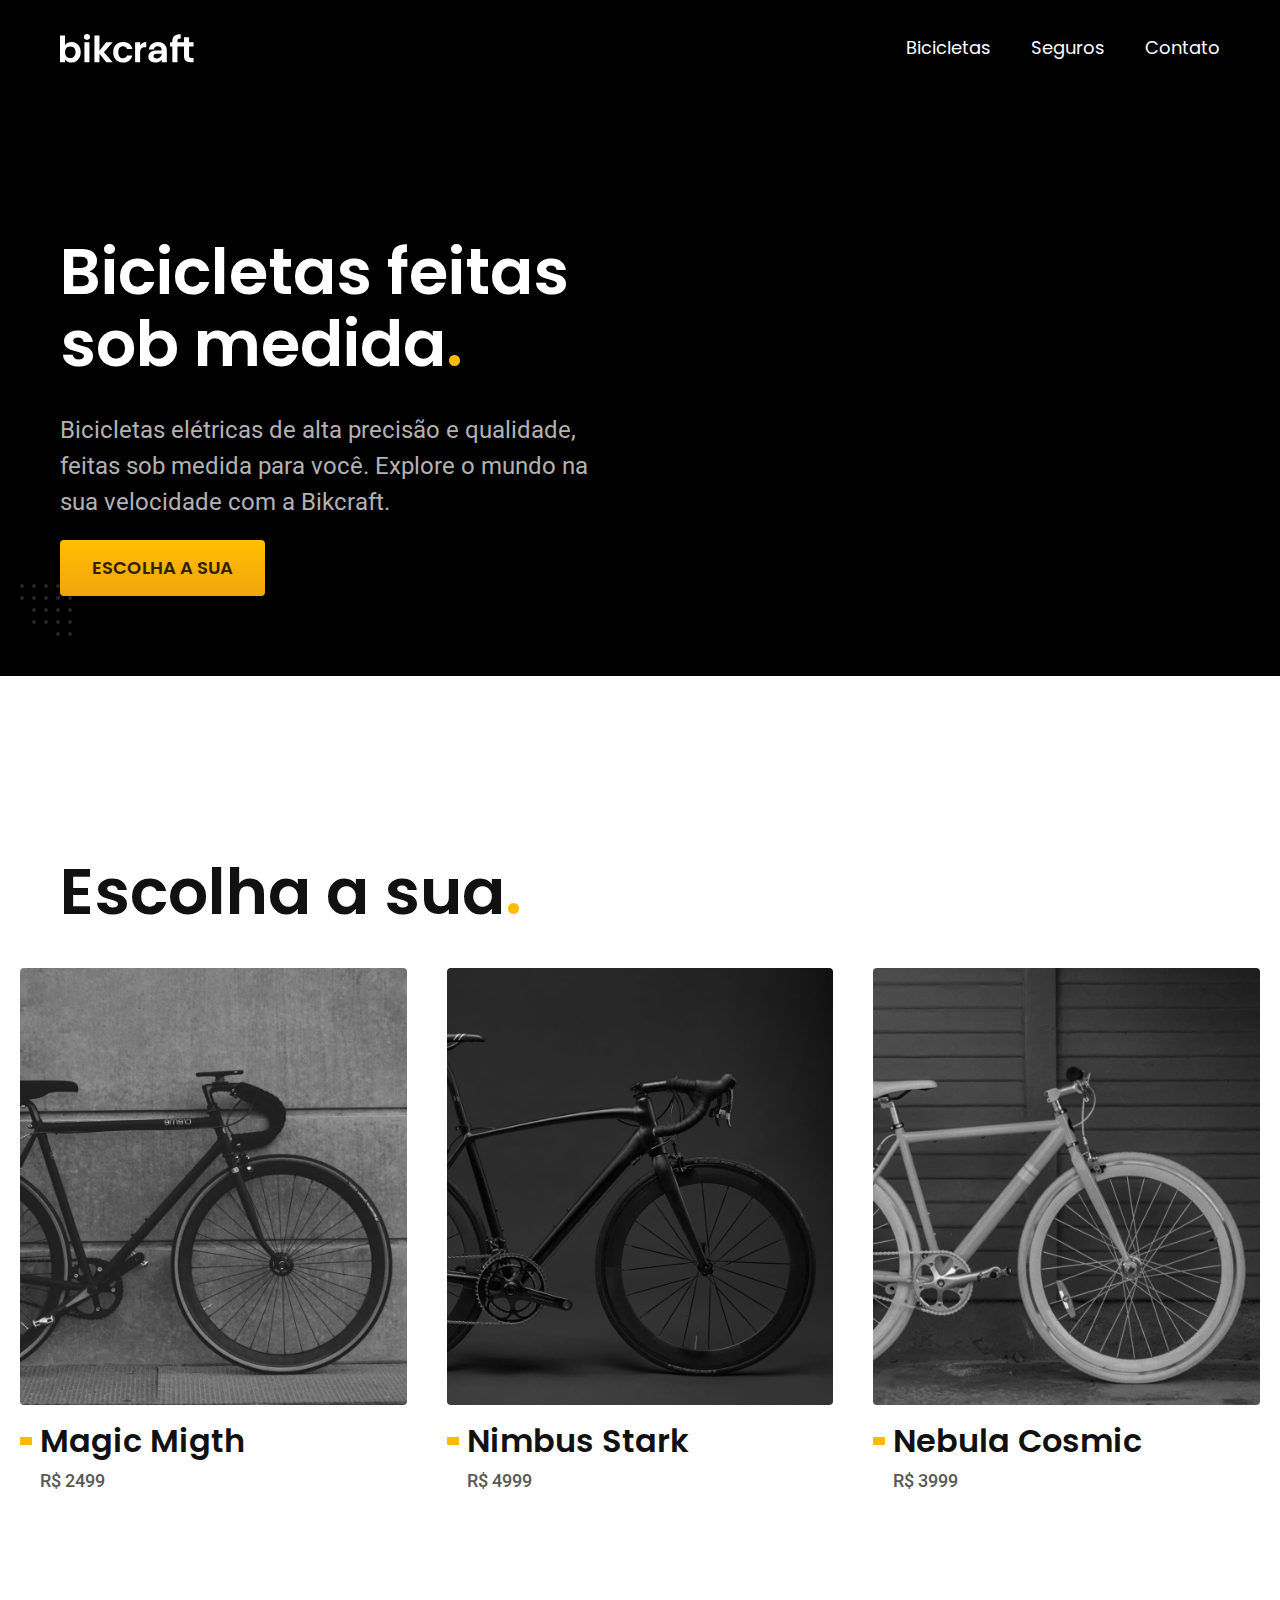
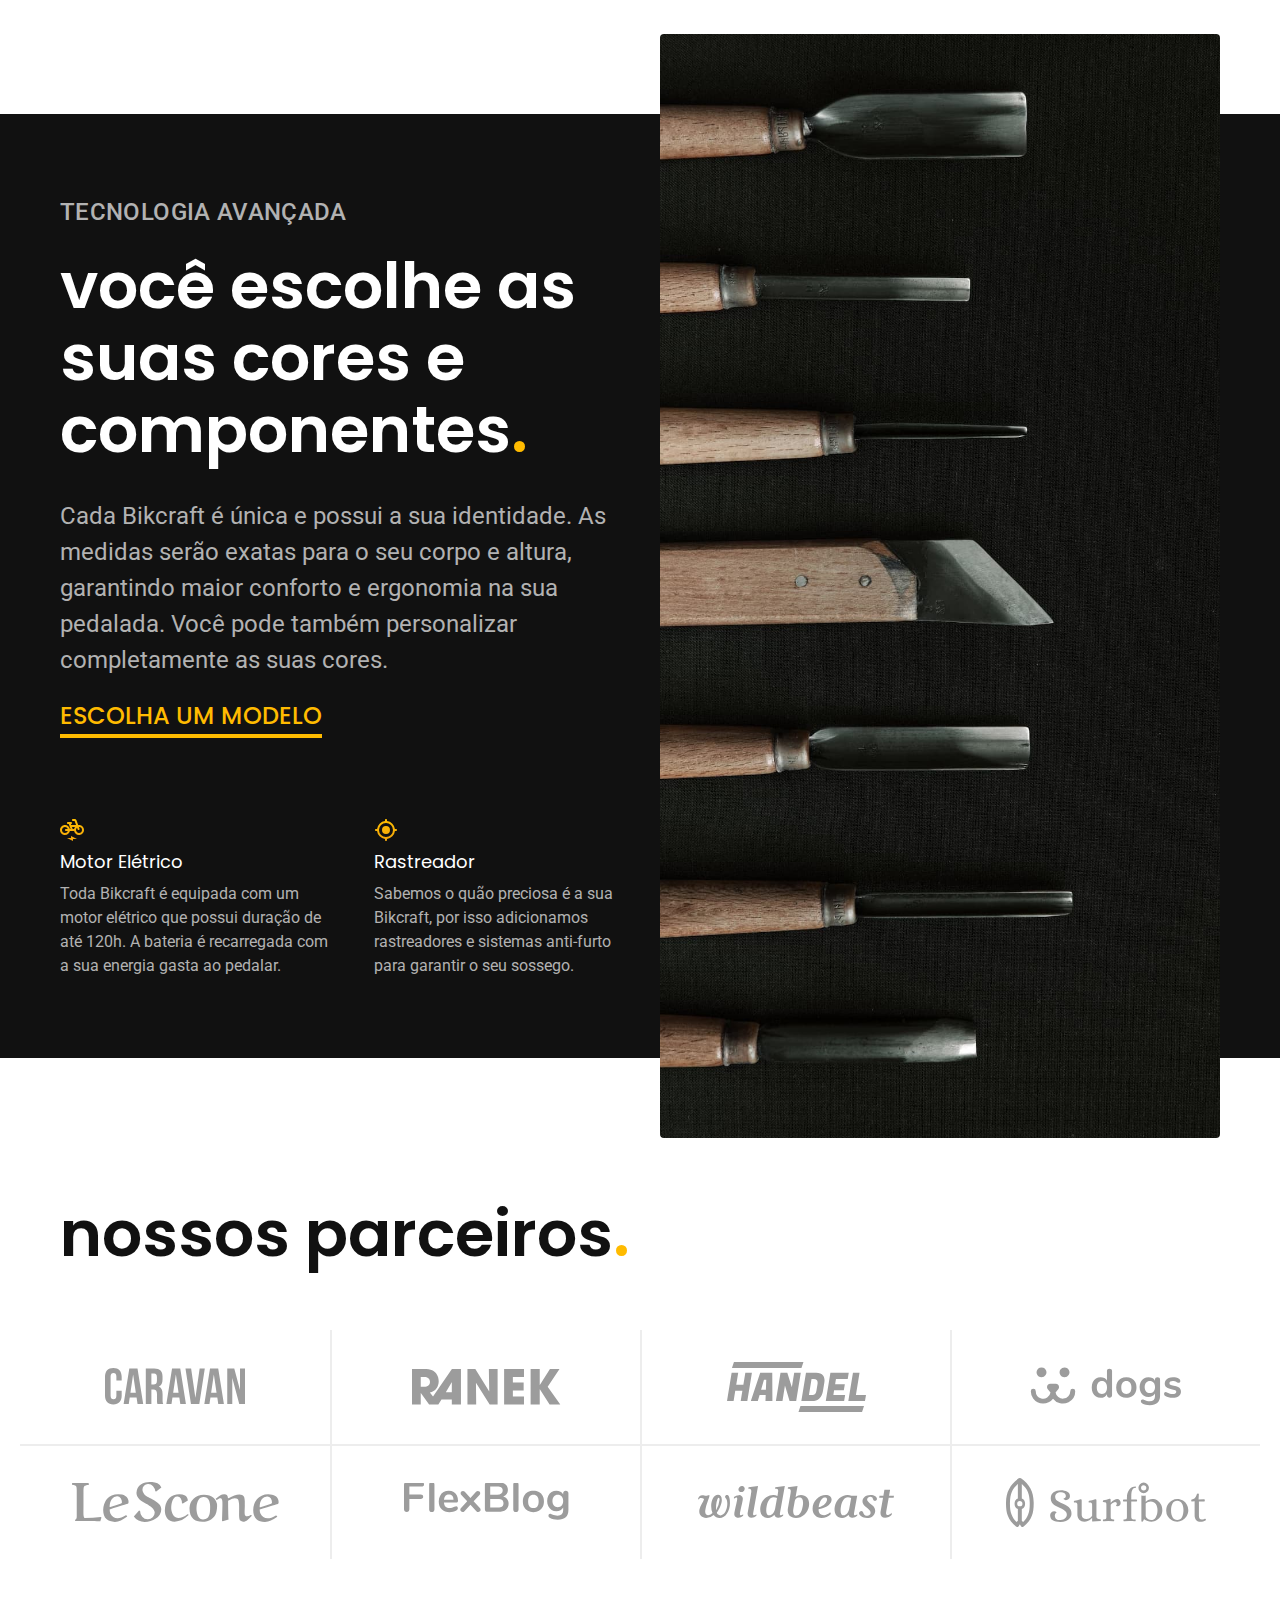
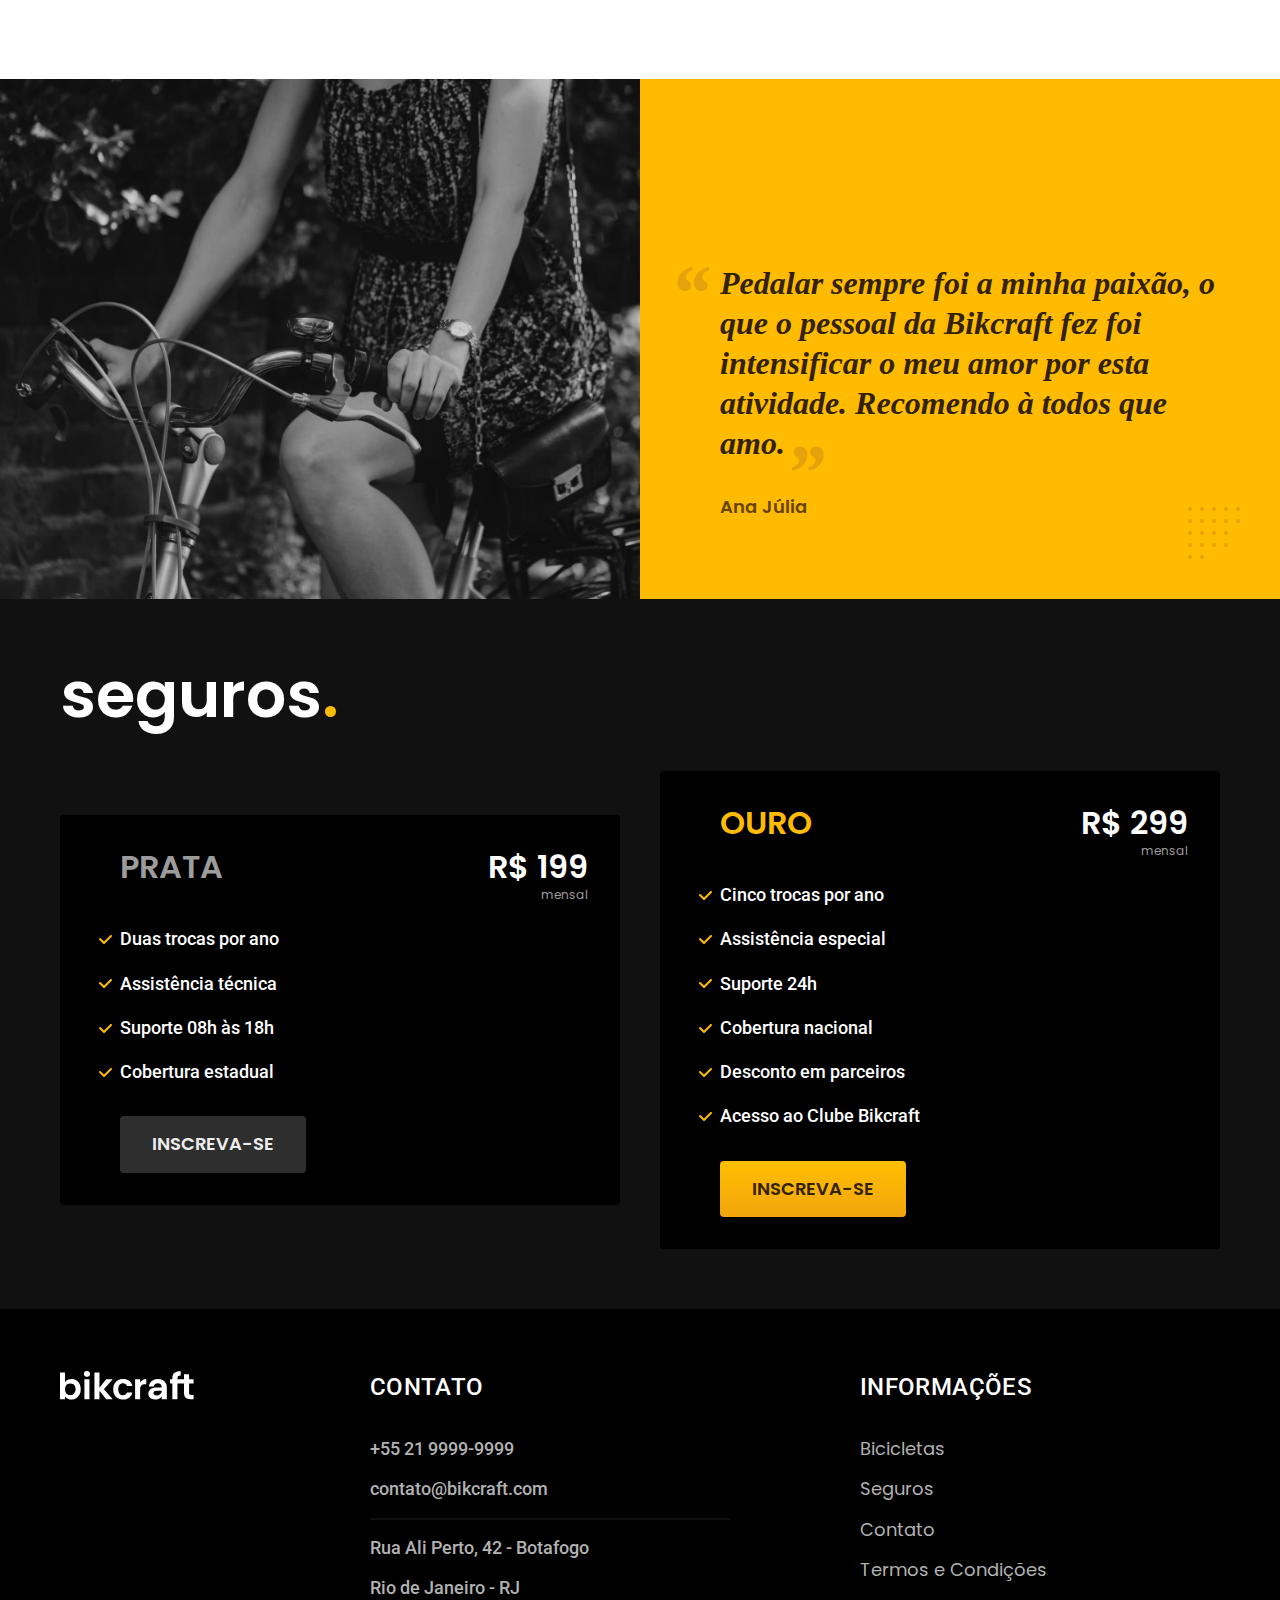
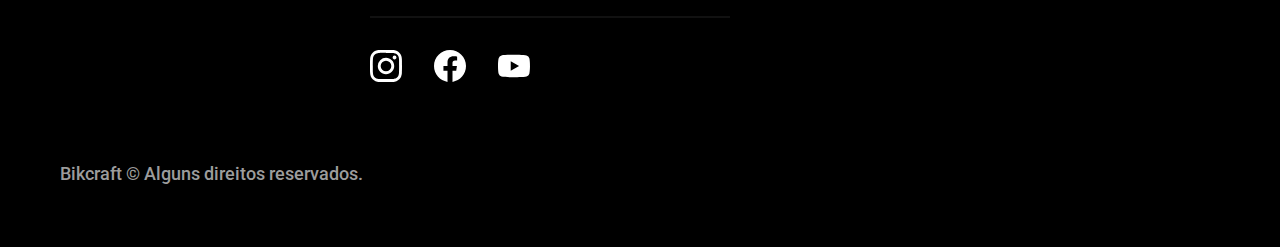
==== commit e2f290d6: "plugin animar" ====
--- a/index.html
+++ b/index.html
@@ -34,11 +34,11 @@
     <main class="introducao-bg">
         <div class="introducao container">
             <div class="introducao-conteudo">
-            <h1 class="font-1-xxl cor-0">Bicicletas feitas sob medida<span class="cor-p1">.</span></h1>
-            <p class="font-2-l cor-5" >Bicicletas elétricas de alta precisão e qualidade, feitas sob medida para você. Explore o mundo na sua velocidade com a Bikcraft.</p>
-            <a class="botao" href="./bicicletas.html">Escolha a sua</a>
+            <h1 class="font-1-xxl cor-0 fadeInDown" data-anime="200">Bicicletas feitas sob medida<span class="cor-p1">.</span></h1>
+            <p class="font-2-l cor-5 fadeInDown" data-anime="400" >Bicicletas elétricas de alta precisão e qualidade, feitas sob medida para você. Explore o mundo na sua velocidade com a Bikcraft.</p>
+            <a class="botao fadeInDown" data-anime="600" href="./bicicletas.html">Escolha a sua</a>
             </div>
-            <div>
+            <div data-anime="800" class="fadeInDown">
                 <img src="./img/fotos/introducao.jpg" alt="Bicicleta elétrica preta.">
             </div>
         </div>
@@ -196,5 +196,7 @@
       <p class="footer-copy font-2-m cor-6">Bikcraft © Alguns direitos reservados.</p>
     </div>
   </footer>
+  <script src="./js/plugins/simple-anime.js"></script>
+  <script src="./js/script.js"></script>
 </body>
 </html>--- a/css/style.css
+++ b/css/style.css
@@ -1,6 +1,8 @@
 @import "./global/global.css";
 @import "./utilidades/tipografia.css";
 @import "./utilidades/cores.css";
+@import "./utilidades/animacao.css";
+
 
 @import "./global/header.css";
 @import "./global/footer.css";
